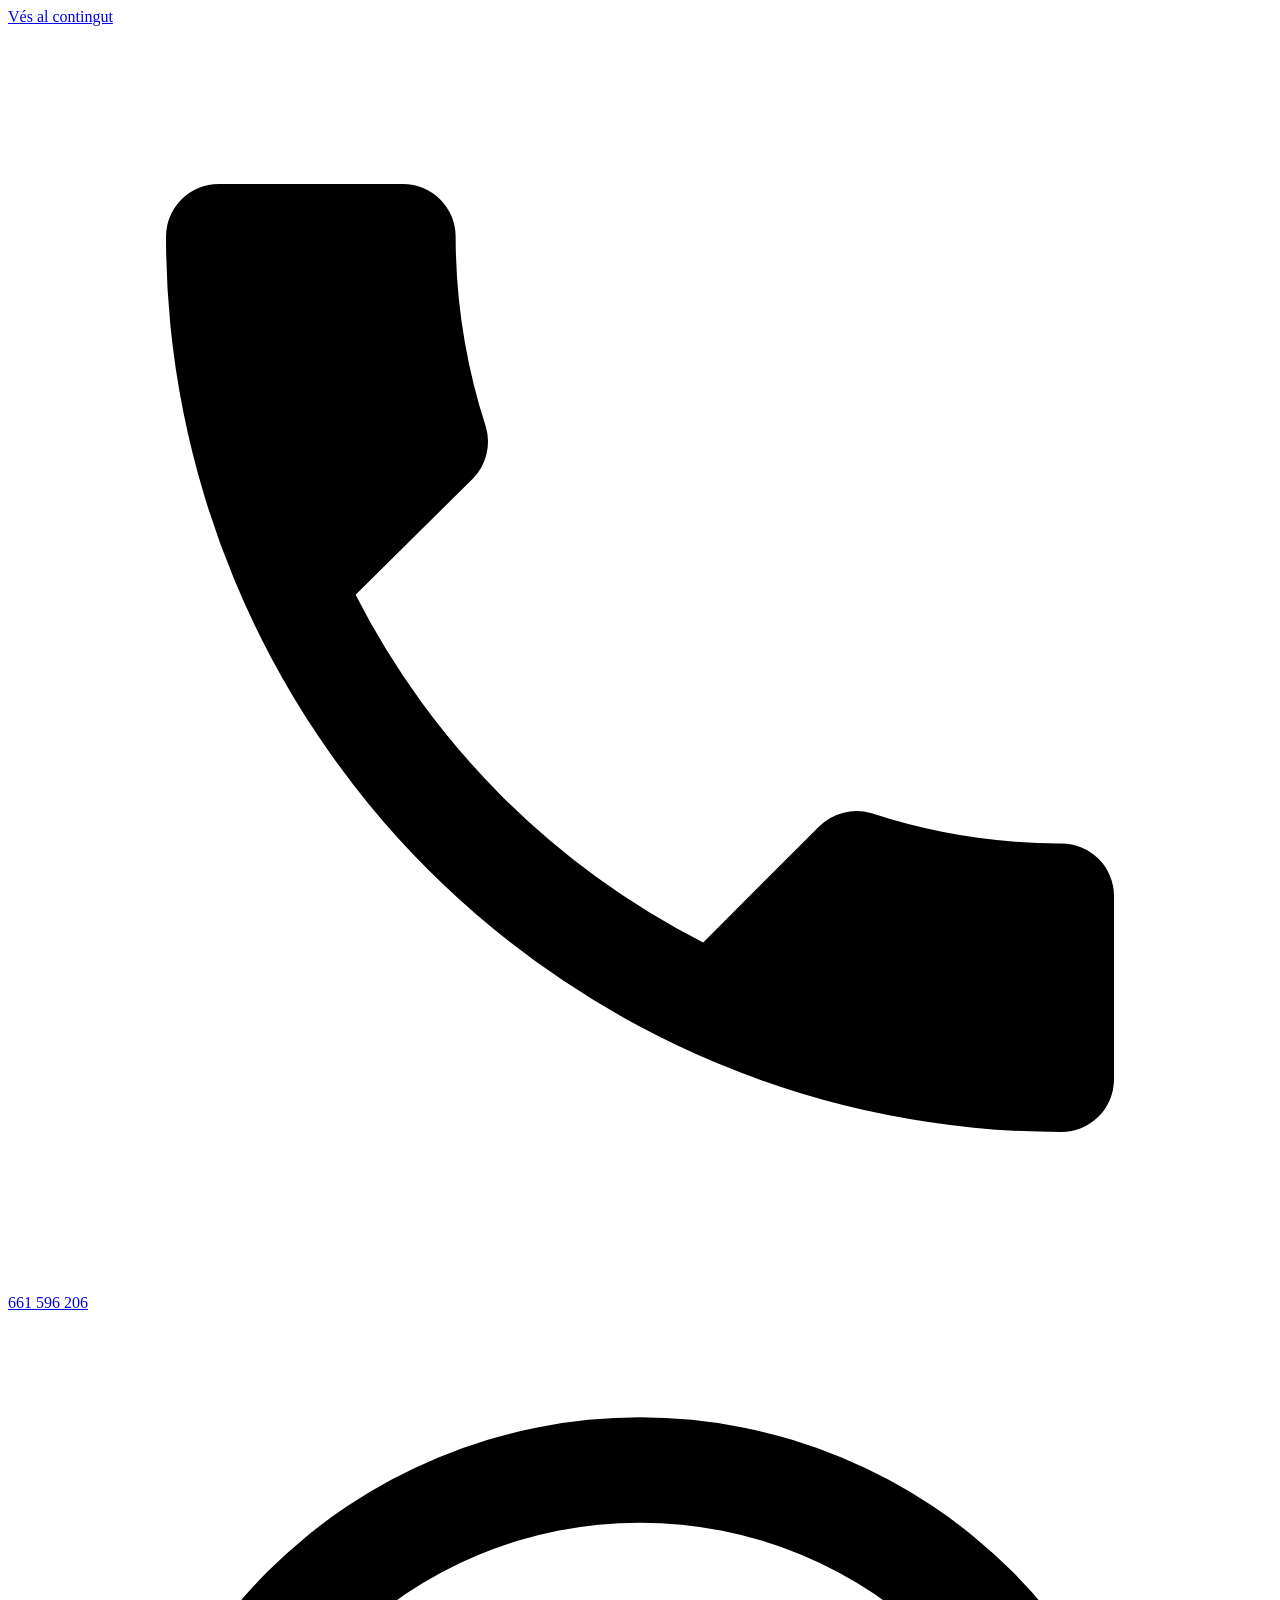
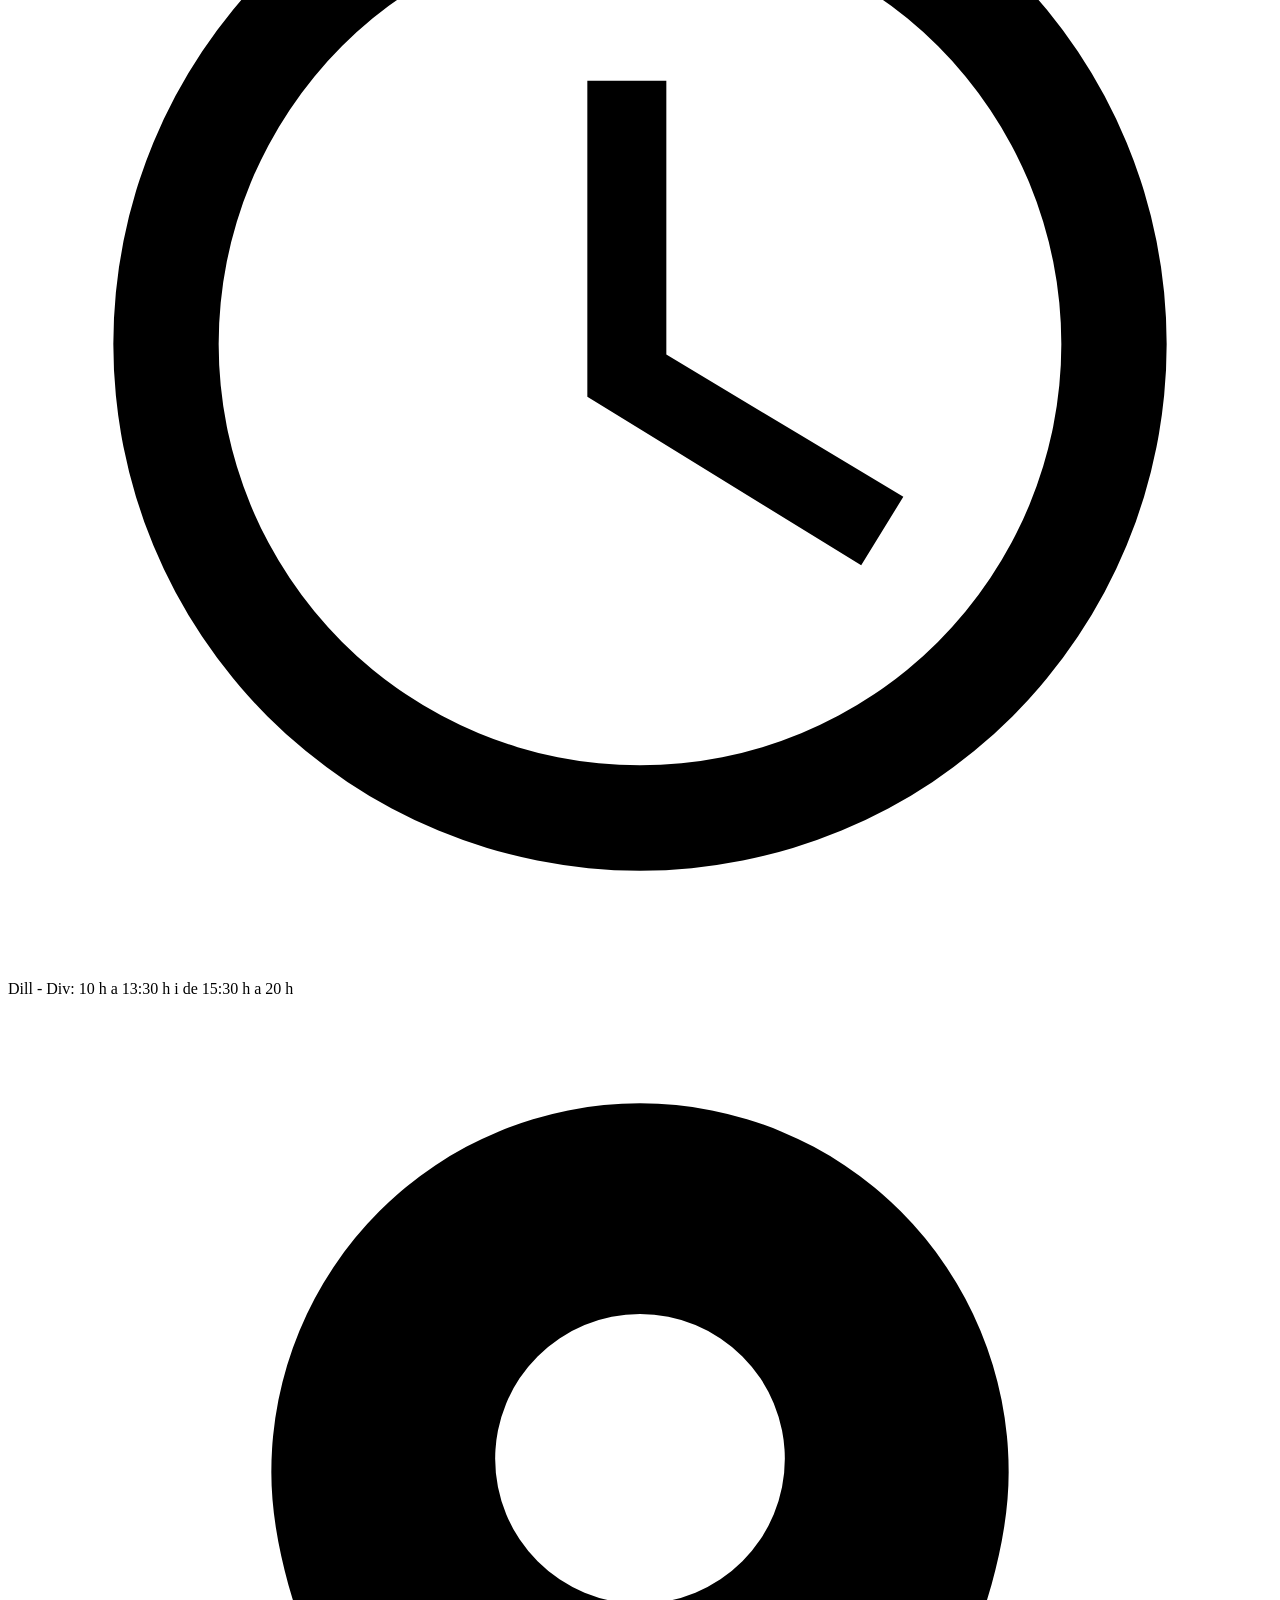
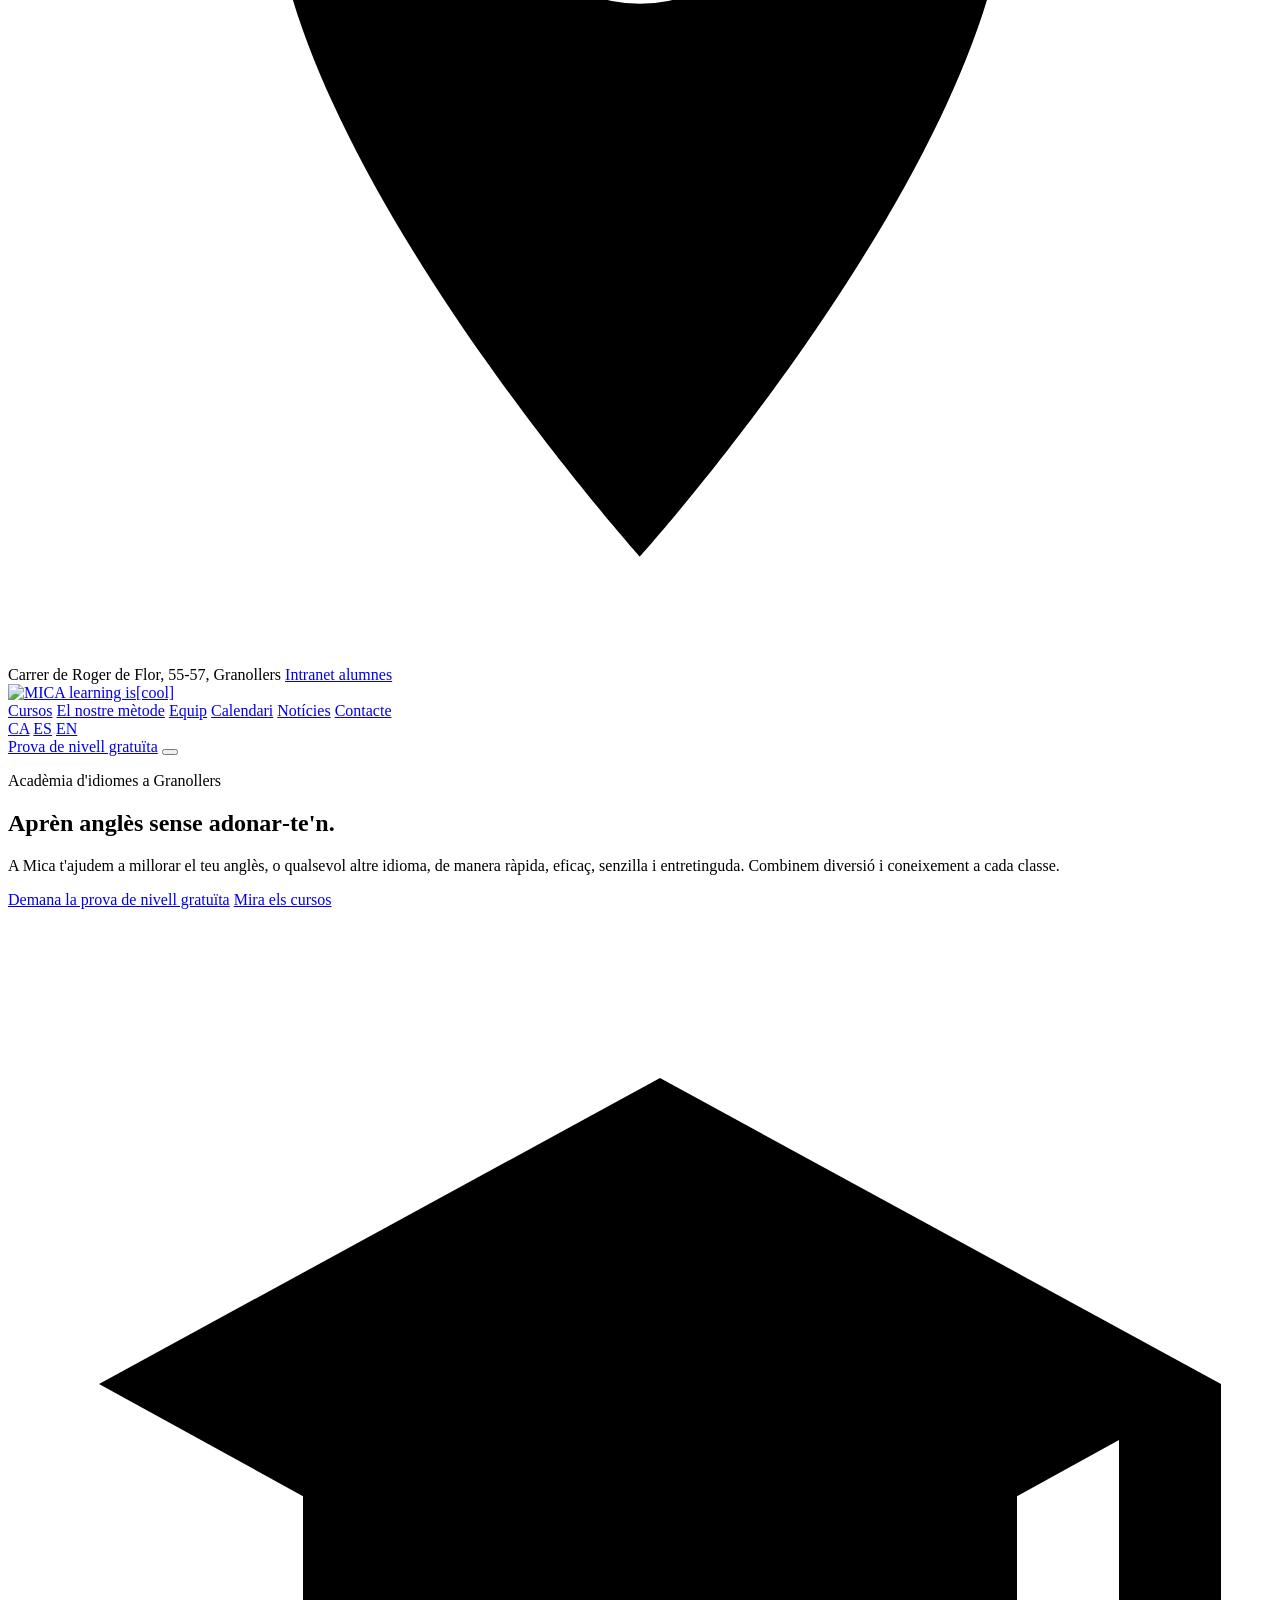
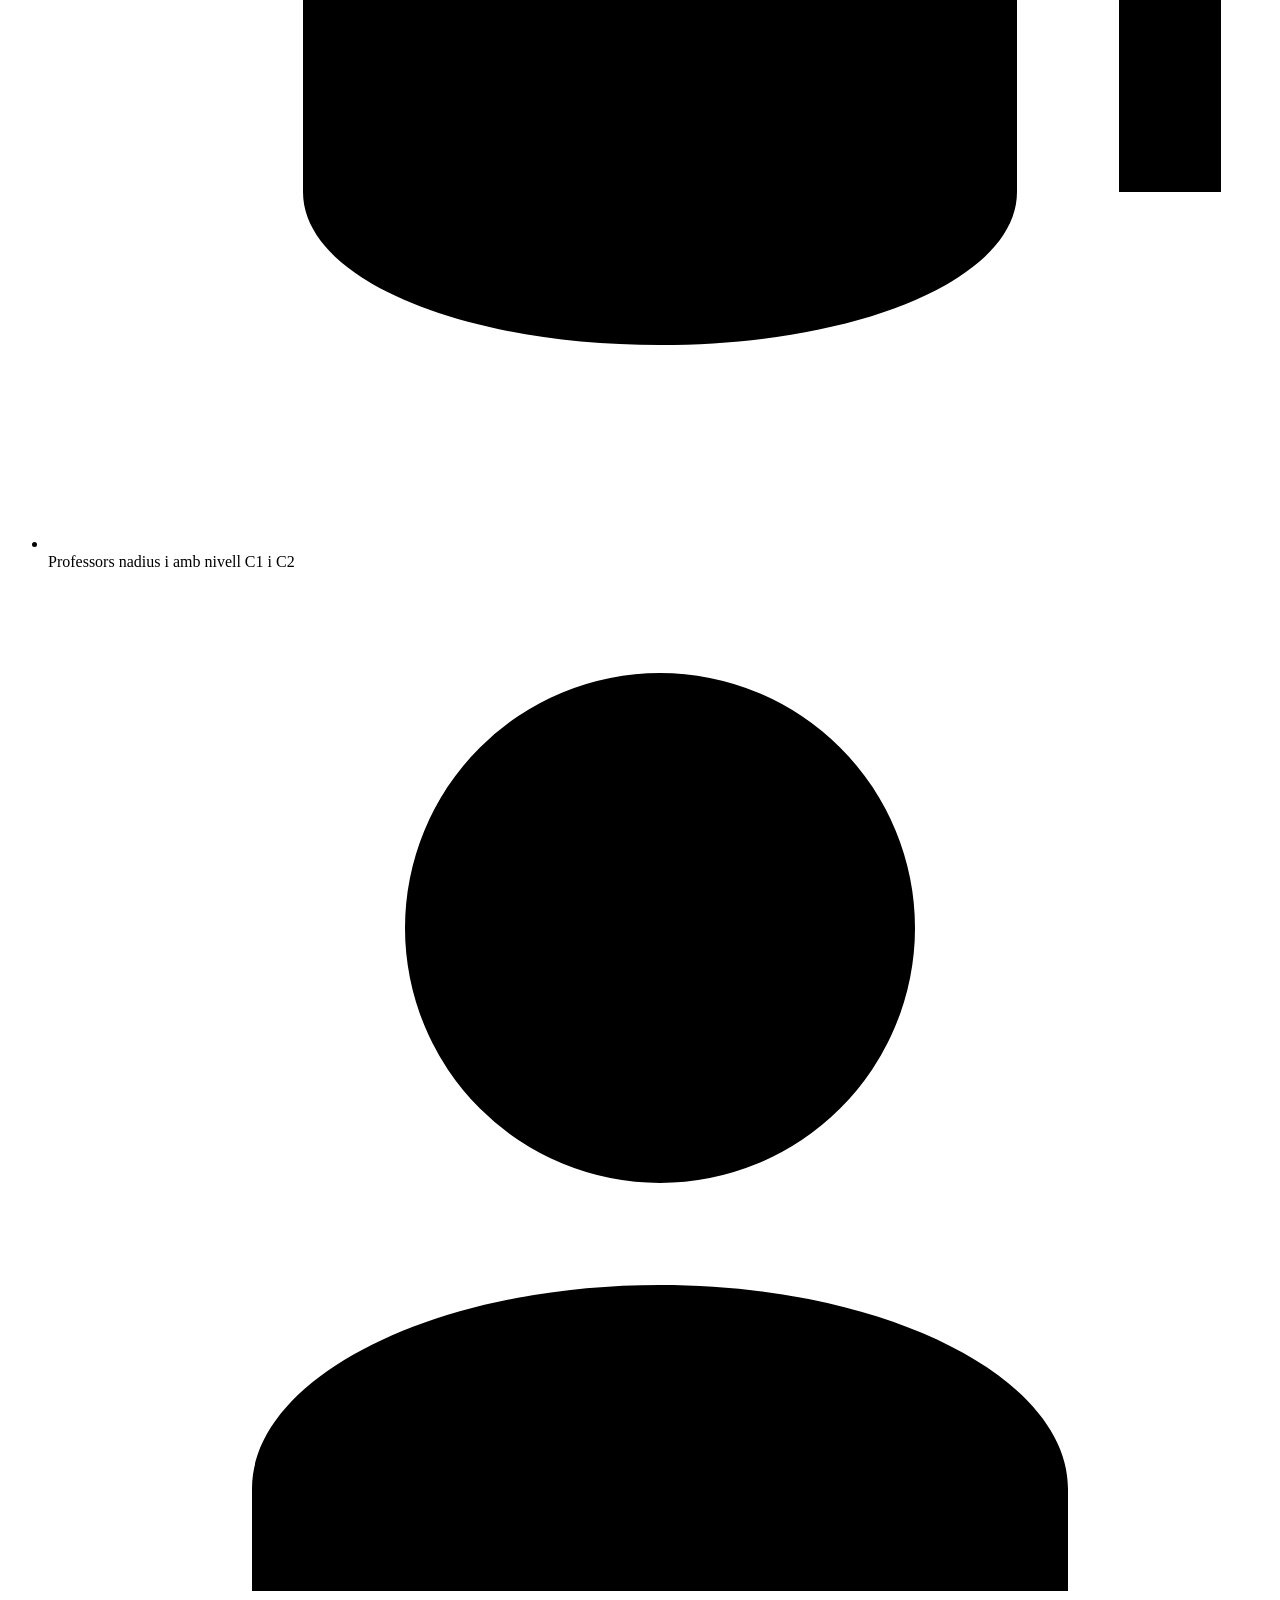
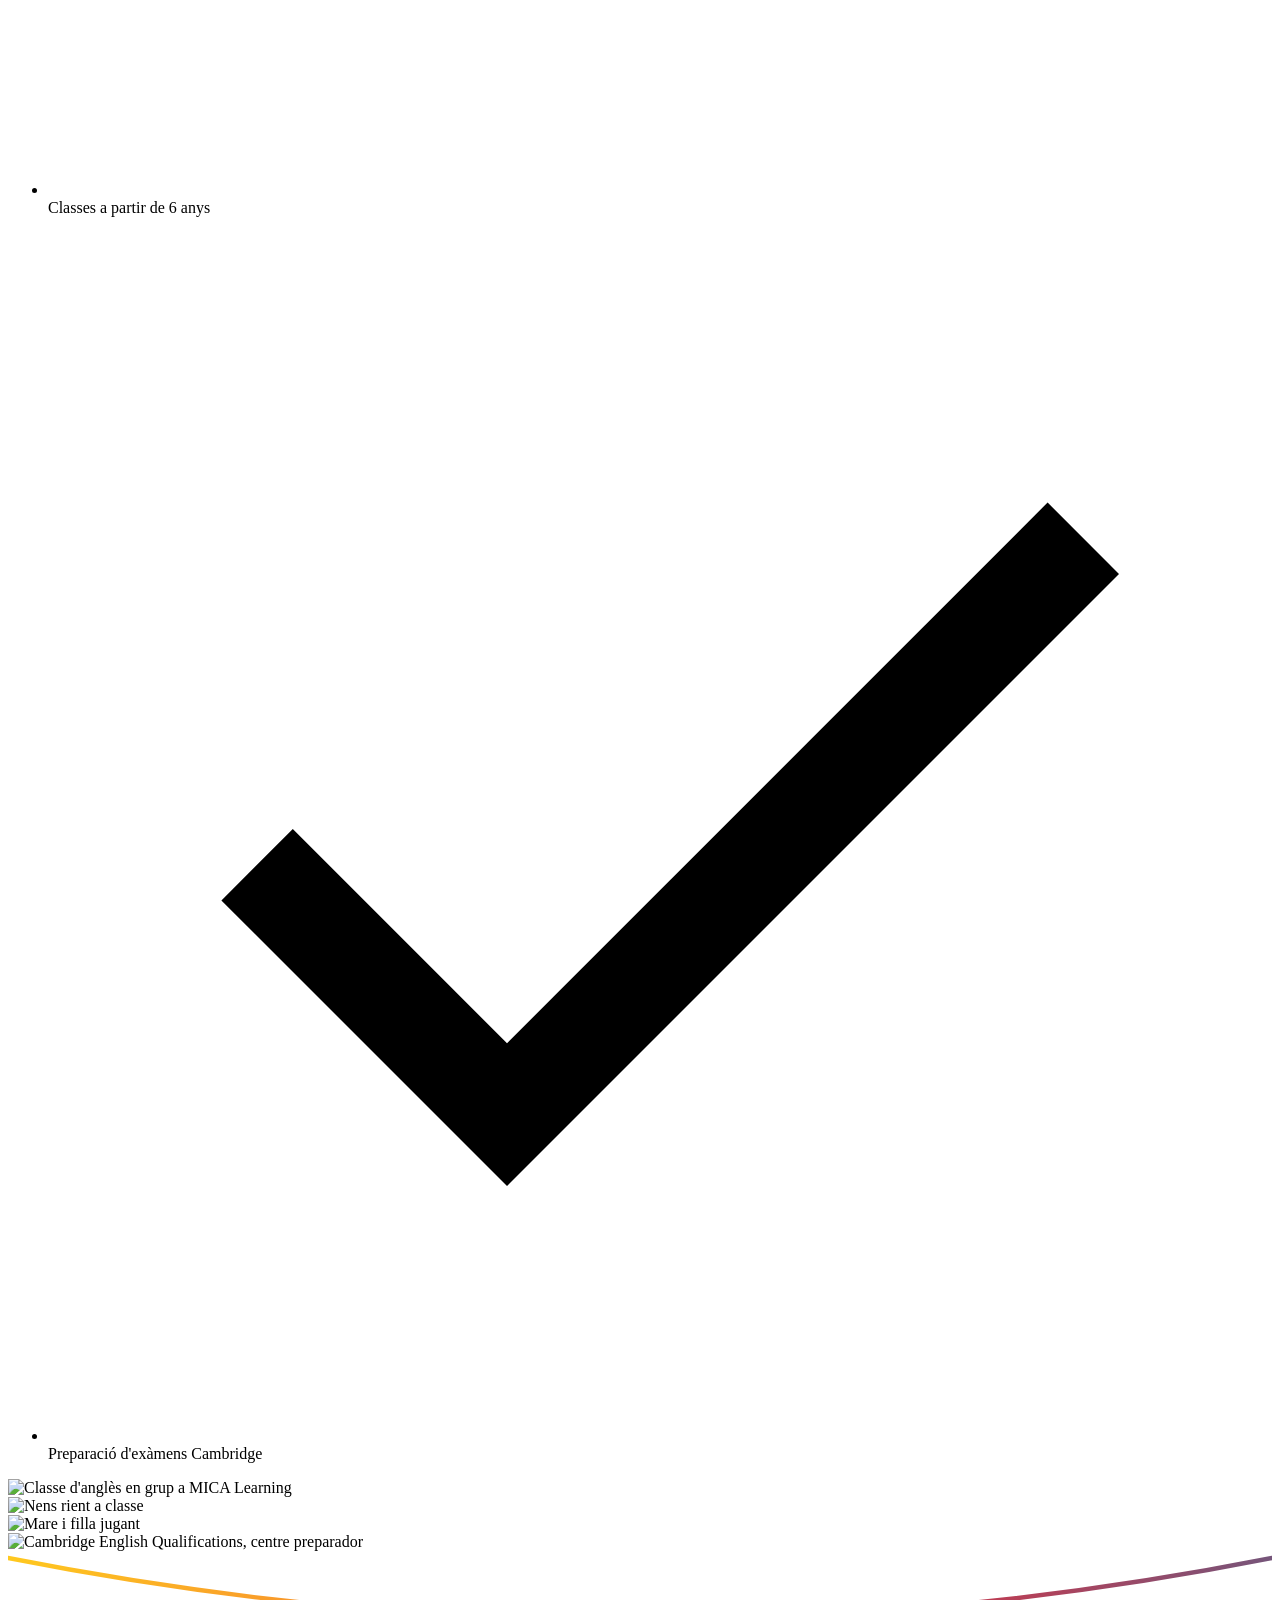
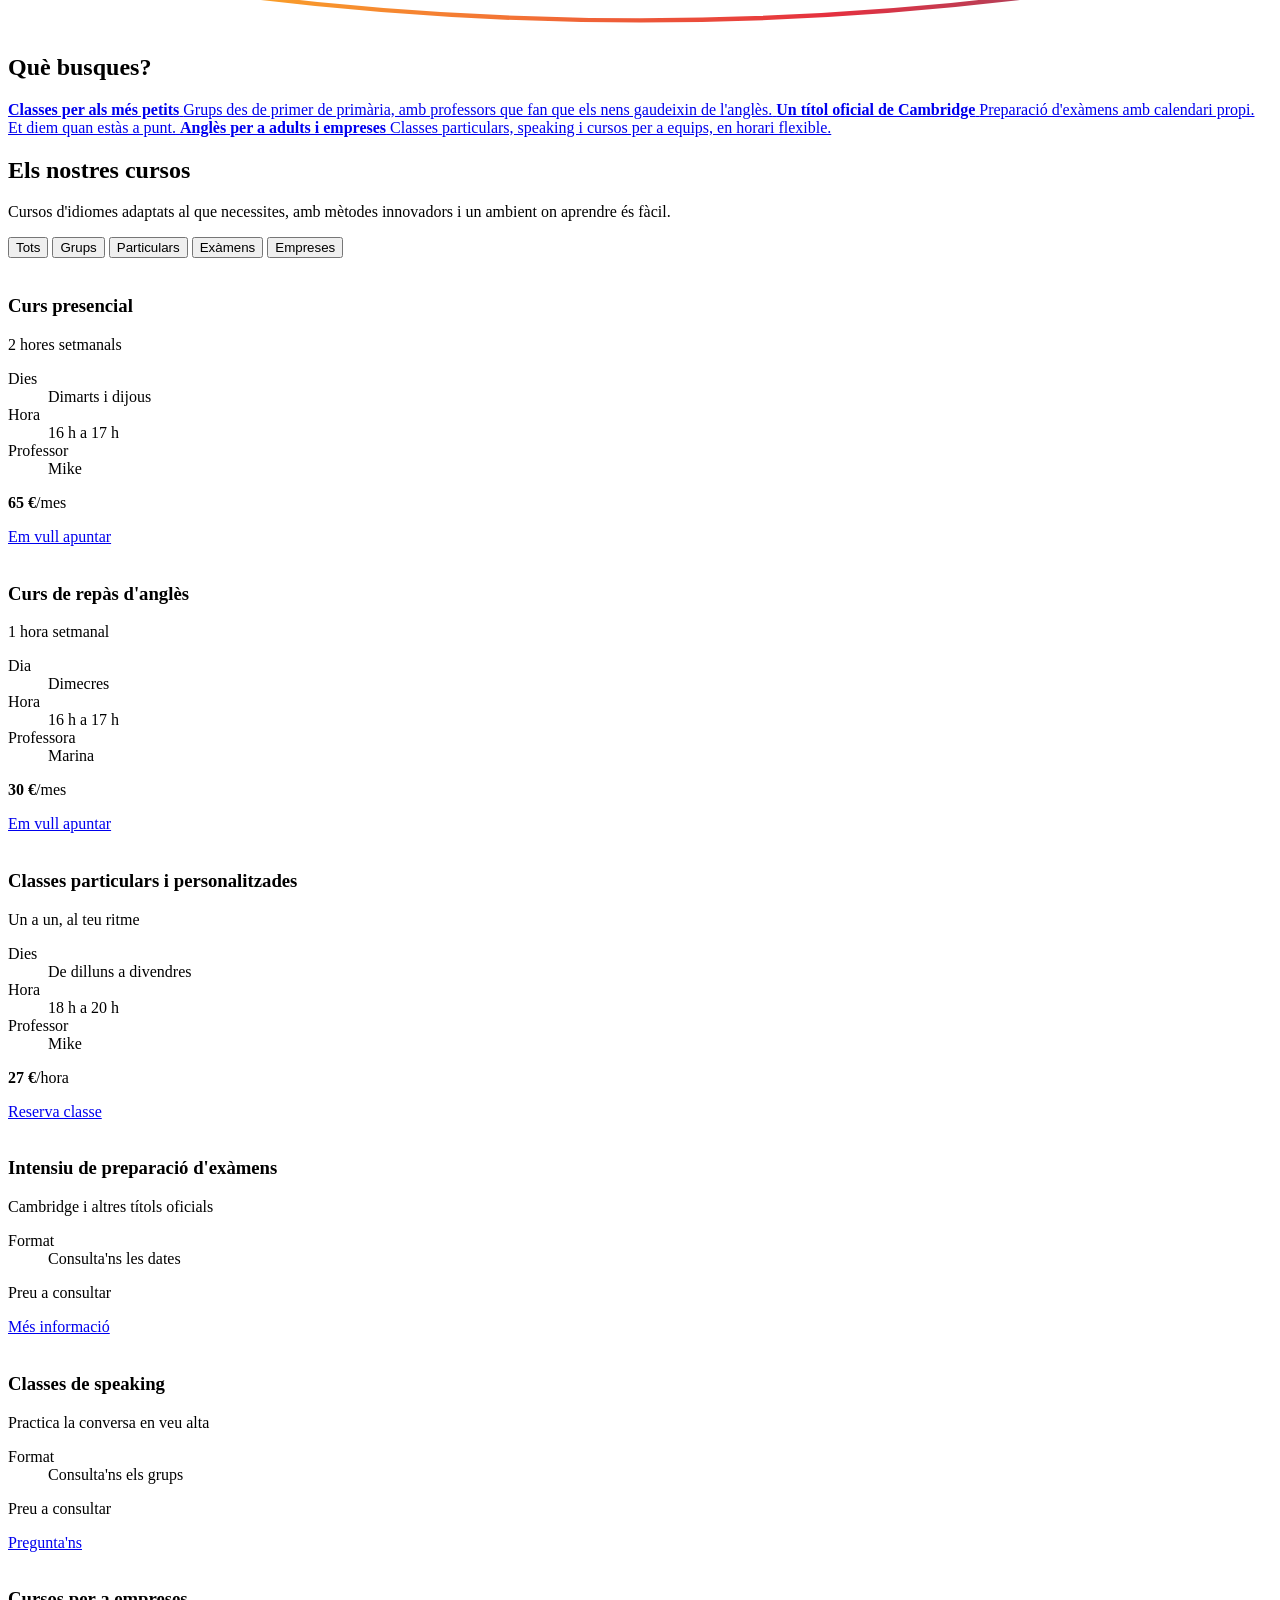
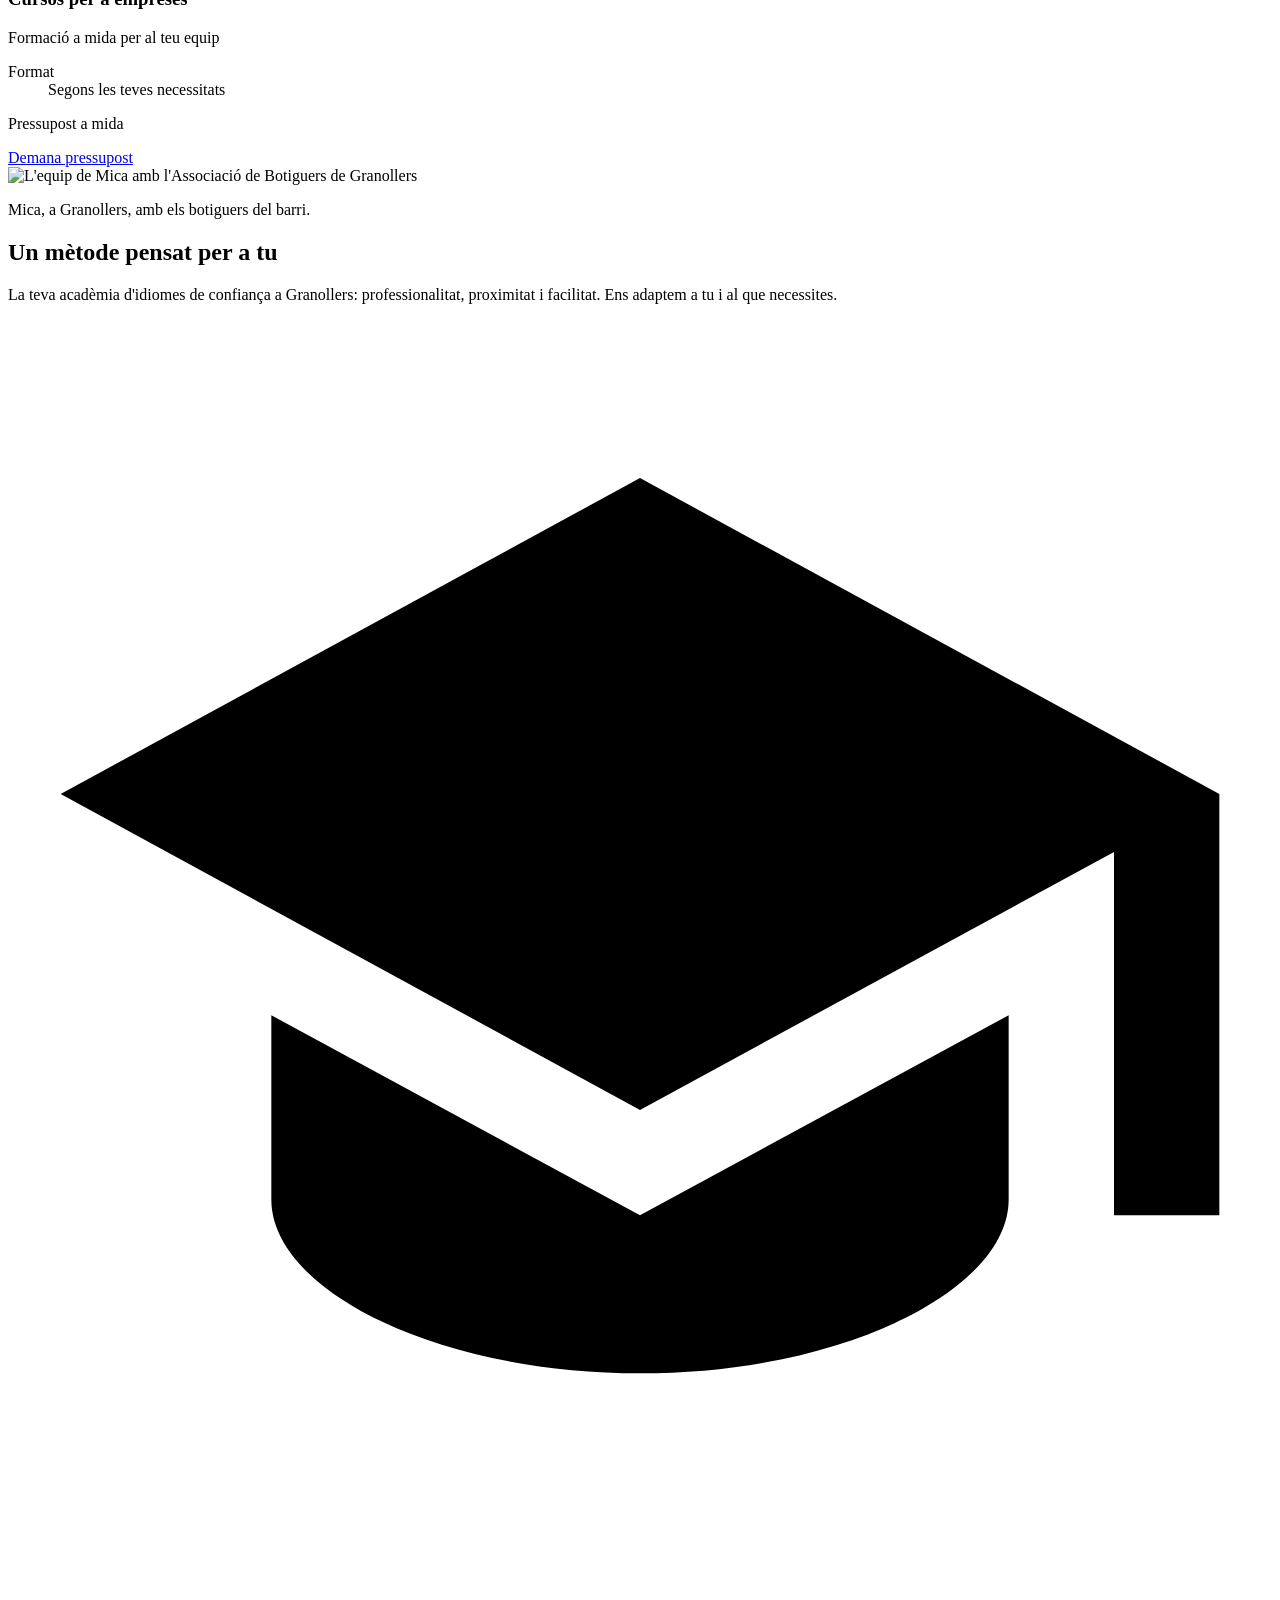
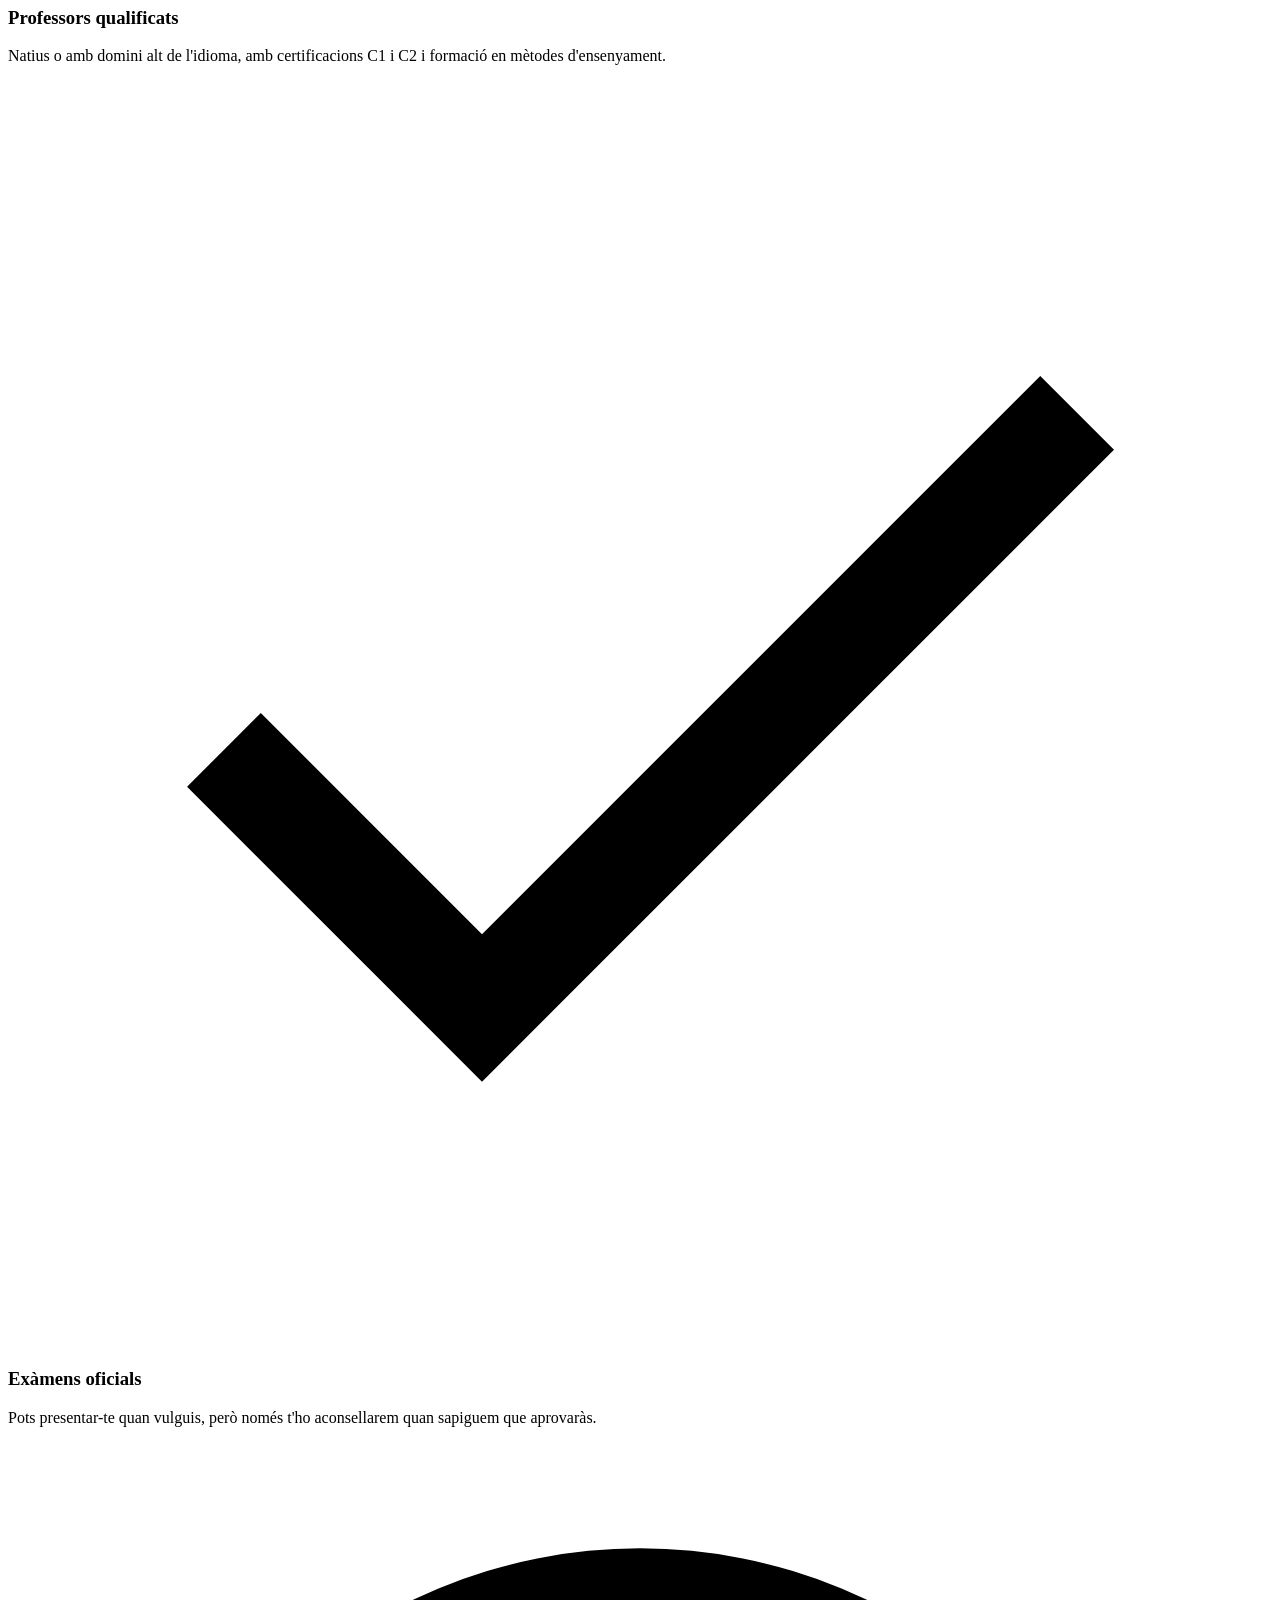
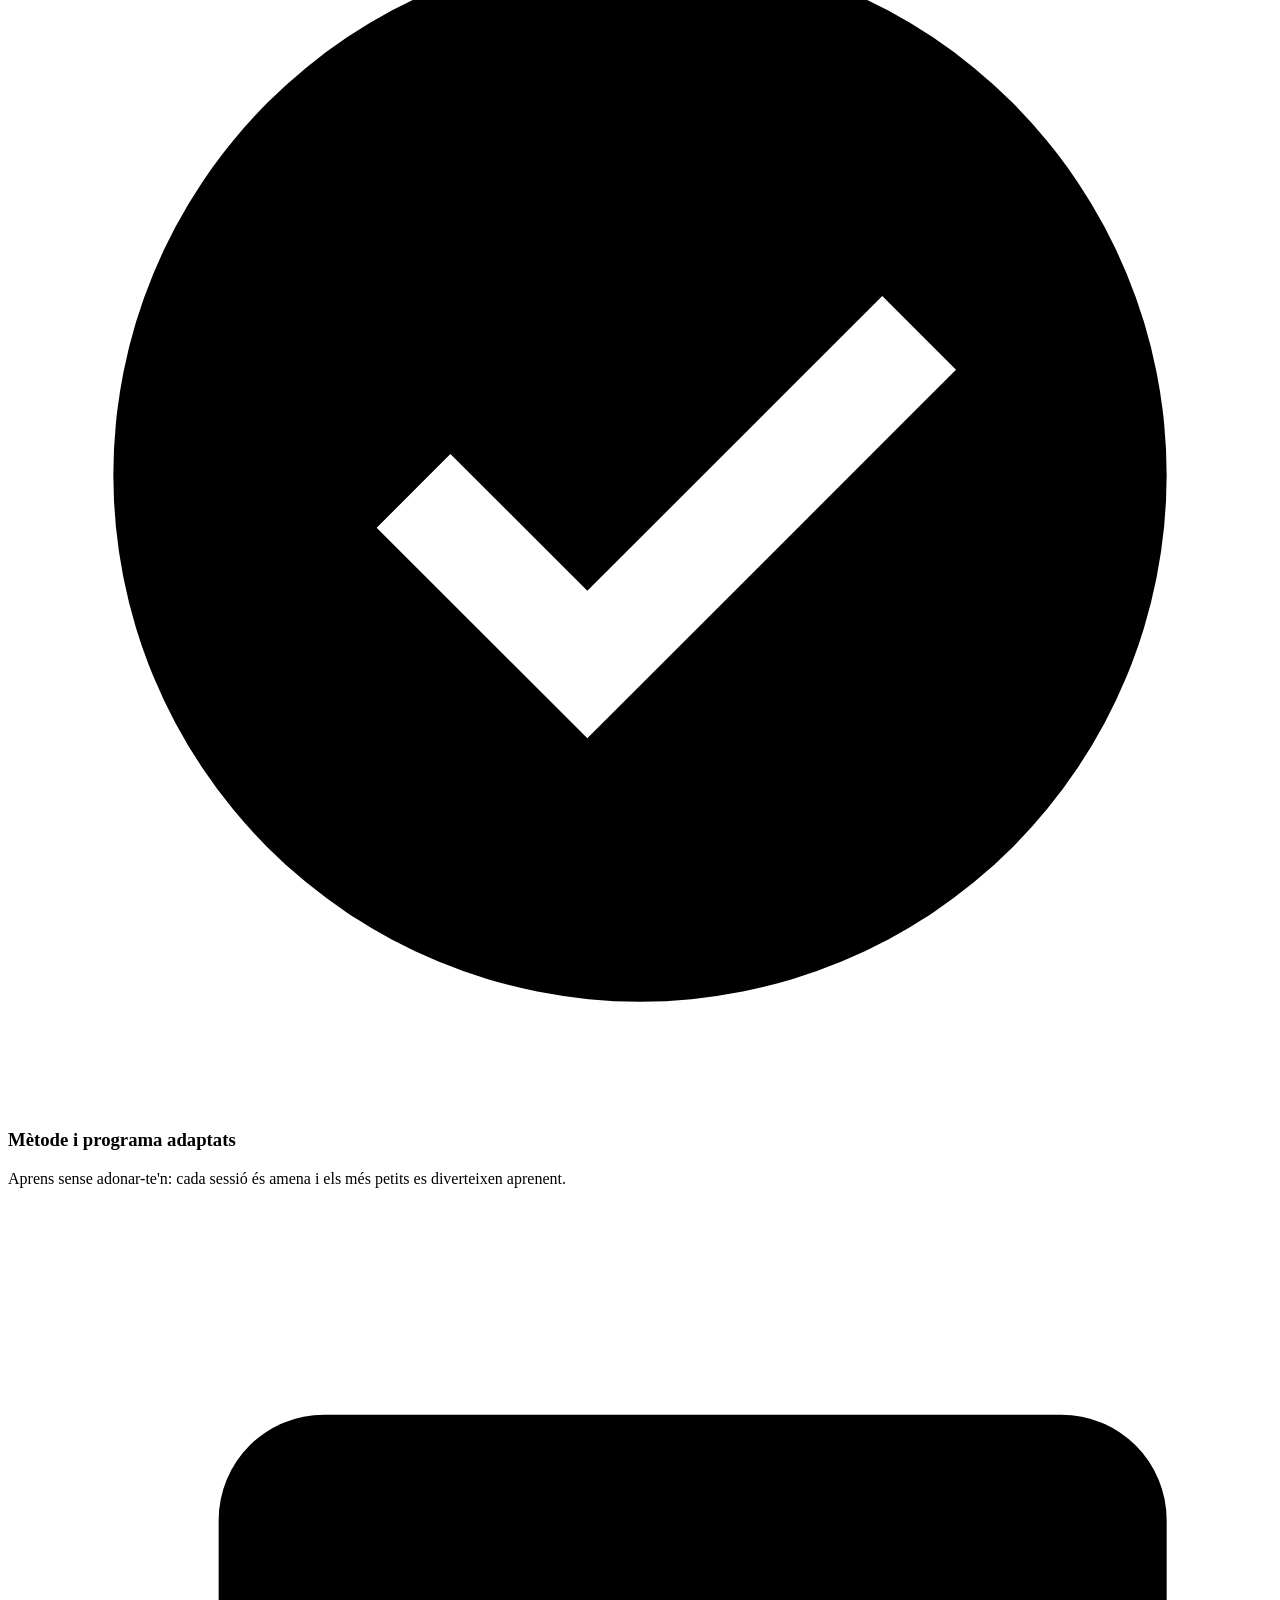
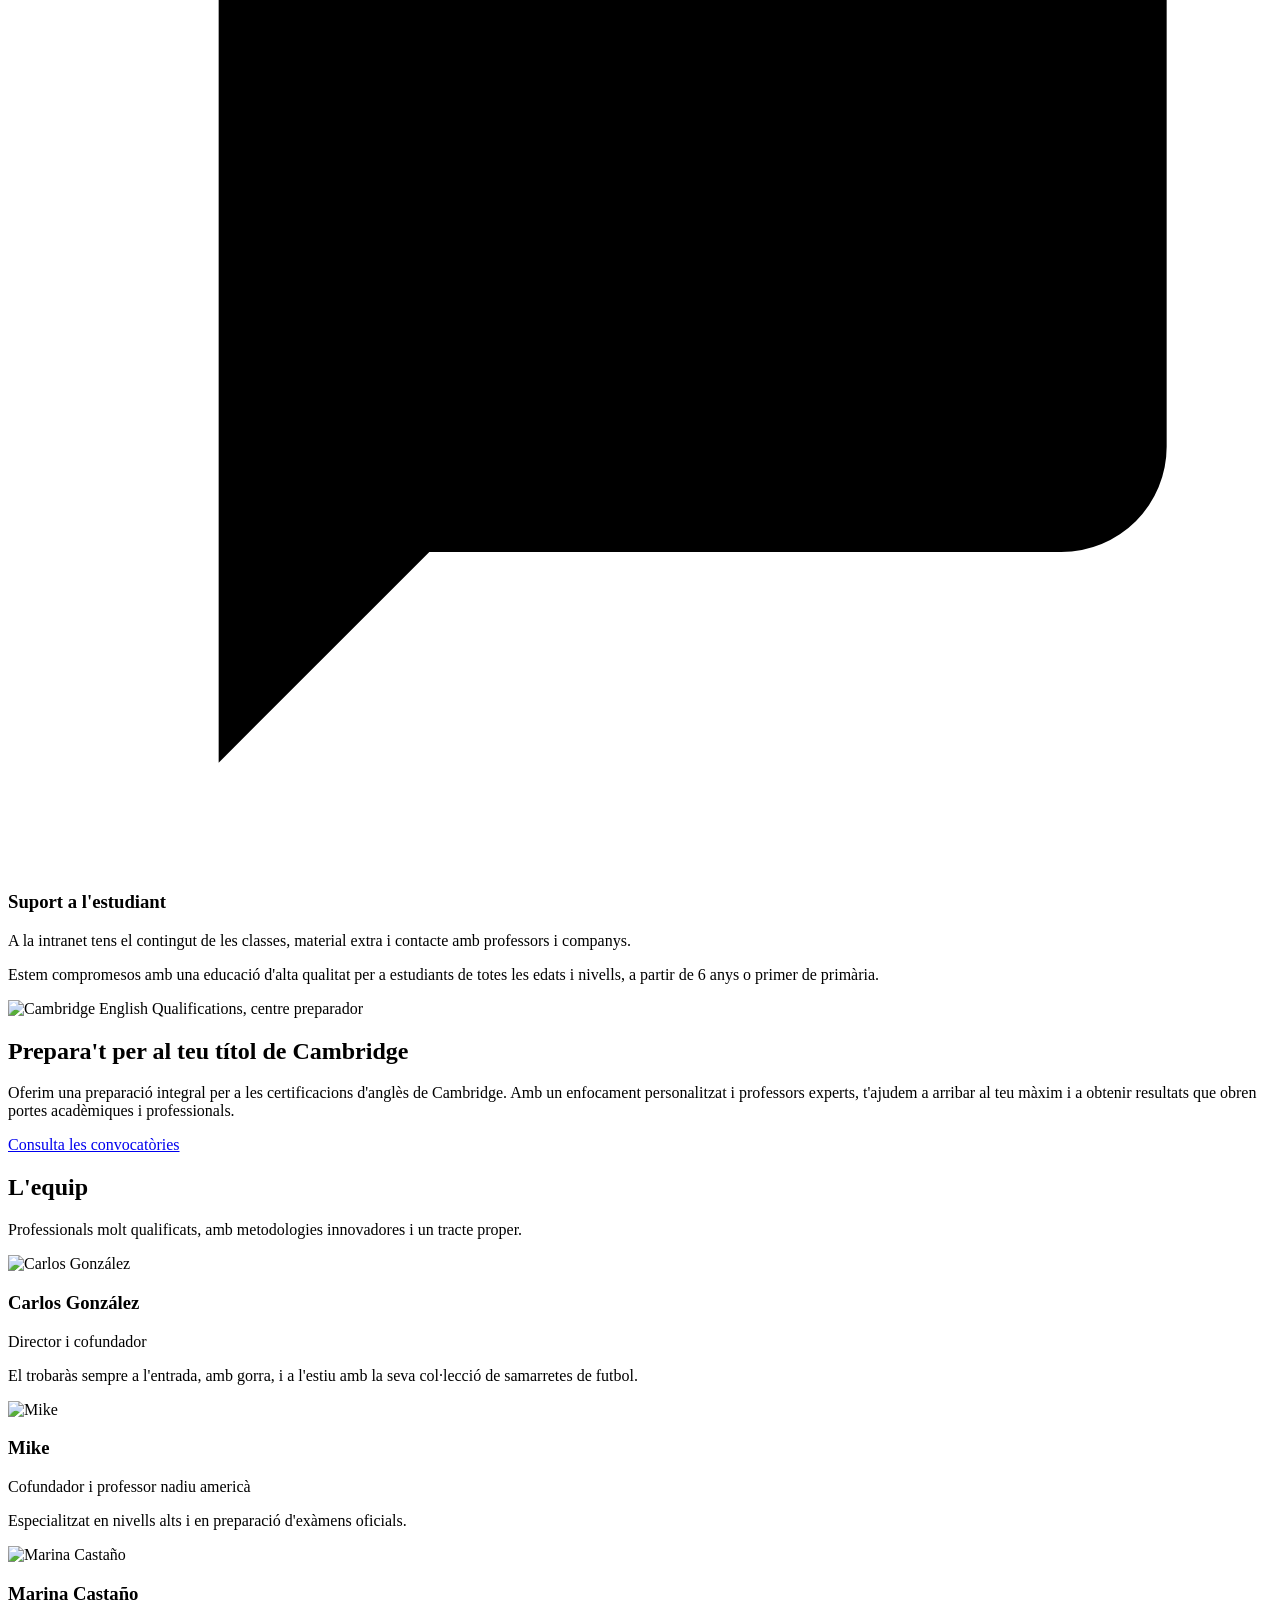
==== index.html @ a079a9c6 "Add files via upload" ====
<!doctype html>
<html lang="ca">
<head>
  <meta charset="utf-8">
  <meta name="viewport" content="width=device-width, initial-scale=1">
  <title>MICA Learning | Acadèmia d'idiomes a Granollers</title>
  <meta name="description" content="Mockup de la nova web de MICA Learning, acadèmia d'idiomes a Granollers. Prototip de disseny, no és la web publicada.">
  <meta name="robots" content="noindex, nofollow">
  <link rel="preconnect" href="https://fonts.googleapis.com">
  <link rel="preconnect" href="https://fonts.gstatic.com" crossorigin>
  <link href="https://fonts.googleapis.com/css2?family=Bricolage+Grotesque:opsz,wght@12..96,500..800&family=Figtree:wght@400;500;600&display=swap" rel="stylesheet">
  <link rel="icon" href="https://micalearning.es/wp-content/uploads/2023/09/mica-favicon-300x300.png">
  <link rel="stylesheet" href="css/styles.css">
</head>
<body>
  <a class="skip" href="#contingut">Vés al contingut</a>

  <!-- Barra d'informació pràctica -->
  <div class="topbar">
    <div class="wrap topbar__in">
      <a href="tel:+34661596206" class="topbar__item">
        <svg viewBox="0 0 24 24" aria-hidden="true"><path d="M6.6 10.8a15.1 15.1 0 0 0 6.6 6.6l2.2-2.2a1 1 0 0 1 1-.25 11.4 11.4 0 0 0 3.6.57 1 1 0 0 1 1 1V20a1 1 0 0 1-1 1A17 17 0 0 1 3 4a1 1 0 0 1 1-1h3.5a1 1 0 0 1 1 1c0 1.25.2 2.45.57 3.6a1 1 0 0 1-.25 1z"/></svg>
        661 596 206
      </a>
      <span class="topbar__item topbar__hide">
        <svg viewBox="0 0 24 24" aria-hidden="true"><path d="M12 2a10 10 0 1 0 0 20 10 10 0 0 0 0-20zm0 18a8 8 0 1 1 0-16 8 8 0 0 1 0 16zm.5-13H11v6l5.2 3.2.8-1.3-4.5-2.7z"/></svg>
        Dill - Div: 10 h a 13:30 h i de 15:30 h a 20 h
      </span>
      <span class="topbar__item topbar__hide">
        <svg viewBox="0 0 24 24" aria-hidden="true"><path d="M12 2a7 7 0 0 0-7 7c0 5.2 7 13 7 13s7-7.8 7-13a7 7 0 0 0-7-7zm0 9.5A2.5 2.5 0 1 1 12 6a2.5 2.5 0 0 1 0 5.5z"/></svg>
        Carrer de Roger de Flor, 55-57, Granollers
      </span>
      <a href="https://cloud.englody.com/admin/login" class="topbar__intranet">Intranet alumnes</a>
    </div>
  </div>

  <header class="nav" id="top">
    <div class="wrap nav__in">
      <a href="#top" class="nav__logo" aria-label="MICA Learning, inici">
        <img src="https://micalearning.es/wp-content/uploads/2023/09/mica-logo-1024x317.png" alt="MICA learning is[cool]" width="170" height="53">
      </a>

      <nav class="nav__menu" id="menu" aria-label="Menú principal">
        <a href="#cursos">Cursos</a>
        <a href="#metode">El nostre mètode</a>
        <a href="#equip">Equip</a>
        <a href="#calendari">Calendari</a>
        <a href="#novetats">Notícies</a>
        <a href="#contacte">Contacte</a>
        <div class="lang" aria-label="Idioma">
          <a href="#" aria-current="true">CA</a>
          <a href="#">ES</a>
          <a href="#">EN</a>
        </div>
      </nav>

      <a href="#contacte" class="btn btn--sun nav__cta">Prova de nivell gratuïta</a>
      <button class="nav__burger" id="burger" aria-expanded="false" aria-controls="menu" aria-label="Obre el menú">
        <span></span><span></span><span></span>
      </button>
    </div>
  </header>

  <main id="contingut">

    <!-- HERO -->
    <section class="hero">
      <div class="wrap hero__in">
        <div class="hero__text">
          <p class="hero__kicker">Acadèmia d'idiomes a Granollers</p>
          <h1>Aprèn anglès sense adonar&#8209;te'n.</h1>
          <p class="lead">A Mica t'ajudem a millorar el teu anglès, o qualsevol altre idioma, de manera ràpida, eficaç, senzilla i entretinguda. Combinem diversió i coneixement a cada classe.</p>
          <div class="hero__actions">
            <a href="#contacte" class="btn btn--primary">Demana la prova de nivell gratuïta</a>
            <a href="#cursos" class="btn btn--ghost">Mira els cursos</a>
          </div>
          <ul class="facts">
            <li>
              <svg viewBox="0 0 24 24" aria-hidden="true"><path d="M12 3 1 9l4 2.2V17c0 1.7 3.1 3 7 3s7-1.3 7-3v-5.8l2-1.1V17h2V9L12 3z"/></svg>
              <span>Professors nadius i amb nivell C1 i C2</span>
            </li>
            <li>
              <svg viewBox="0 0 24 24" aria-hidden="true"><path d="M12 2a5 5 0 1 1 0 10 5 5 0 0 1 0-10zm0 12c4.4 0 8 1.8 8 4v2H4v-2c0-2.2 3.6-4 8-4z"/></svg>
              <span>Classes a partir de 6 anys</span>
            </li>
            <li>
              <svg viewBox="0 0 24 24" aria-hidden="true"><path d="M9 16.2 4.8 12l-1.4 1.4L9 19 21 7l-1.4-1.4z"/></svg>
              <span>Preparació d'exàmens Cambridge</span>
            </li>
          </ul>
        </div>

        <div class="hero__visual" aria-hidden="false">
          <div class="shape shape--arch">
            <img src="https://micalearning.es/wp-content/uploads/elementor/thumbs/20231113_190819-1-qgddl6hszgqdxxu5p4j5k19f9ffyr7l3nkjakl3adg.webp" alt="Classe d'anglès en grup a MICA Learning">
          </div>
          <div class="shape shape--circle">
            <img src="https://micalearning.es/wp-content/uploads/elementor/thumbs/kids-pulling-faces-qcqstoj72jne2e5485gz1yr82w50wyje3bk9l35gi8.jpg" alt="Nens rient a classe">
          </div>
          <div class="shape shape--soft">
            <img src="https://micalearning.es/wp-content/uploads/elementor/thumbs/photo-of-caucasian-young-woman-and-her-girl-kid-playing-around--qcqstnlc9s7vxs3m66mrffkkyu5uddtstam713y8nw.jpg" alt="Mare i filla jugant">
          </div>
          <div class="badge">
            <img src="https://micalearning.es/wp-content/uploads/2023/09/CEQ_Prep_FULL_2025-26_RGB.png" alt="Cambridge English Qualifications, centre preparador" width="200">
          </div>
        </div>
      </div>

      <svg class="smile" viewBox="0 0 1440 90" preserveAspectRatio="none" aria-hidden="true">
        <defs>
          <linearGradient id="g1" x1="0" x2="1" y1="0" y2="0">
            <stop offset="0" stop-color="#FFC91F"/>
            <stop offset=".4" stop-color="#F37335"/>
            <stop offset=".65" stop-color="#E5303F"/>
            <stop offset="1" stop-color="#75557A"/>
          </linearGradient>
        </defs>
        <path d="M0 8 Q720 150 1440 8 L1440 90 L0 90 Z" fill="#fff"/>
        <path d="M0 8 Q720 150 1440 8" fill="none" stroke="url(#g1)" stroke-width="5" stroke-linecap="round"/>
      </svg>
    </section>

    <!-- PER A QUI -->
    <section class="paths">
      <div class="wrap">
        <h2 class="paths__title">Què busques?</h2>
        <div class="paths__grid">
          <a href="#cursos" class="path" data-go="grups">
            <strong>Classes per als més petits</strong>
            <span>Grups des de primer de primària, amb professors que fan que els nens gaudeixin de l'anglès.</span>
          </a>
          <a href="#cambridge" class="path">
            <strong>Un títol oficial de Cambridge</strong>
            <span>Preparació d'exàmens amb calendari propi. Et diem quan estàs a punt.</span>
          </a>
          <a href="#cursos" class="path" data-go="empreses">
            <strong>Anglès per a adults i empreses</strong>
            <span>Classes particulars, speaking i cursos per a equips, en horari flexible.</span>
          </a>
        </div>
      </div>
    </section>

    <!-- CURSOS -->
    <section class="section" id="cursos">
      <div class="wrap">
        <div class="section__head">
          <h2>Els nostres cursos</h2>
          <p>Cursos d'idiomes adaptats al que necessites, amb mètodes innovadors i un ambient on aprendre és fàcil.</p>
        </div>

        <div class="chips" role="group" aria-label="Filtra els cursos">
          <button class="chip is-on" data-filter="tots" aria-pressed="true">Tots</button>
          <button class="chip" data-filter="grups" aria-pressed="false">Grups</button>
          <button class="chip" data-filter="particulars" aria-pressed="false">Particulars</button>
          <button class="chip" data-filter="examens" aria-pressed="false">Exàmens</button>
          <button class="chip" data-filter="empreses" aria-pressed="false">Empreses</button>
        </div>

        <div class="courses">
          <article class="course" data-cat="grups">
            <img src="https://micalearning.es/wp-content/uploads/2023/09/painting-school-768x512.jpg" alt="" loading="lazy">
            <div class="course__body">
              <h3>Curs presencial</h3>
              <p class="course__sub">2 hores setmanals</p>
              <dl>
                <div><dt>Dies</dt><dd>Dimarts i dijous</dd></div>
                <div><dt>Hora</dt><dd>16 h a 17 h</dd></div>
                <div><dt>Professor</dt><dd>Mike</dd></div>
              </dl>
              <div class="course__foot">
                <p class="price"><strong>65 €</strong>/mes</p>
                <a href="#contacte" class="link">Em vull apuntar</a>
              </div>
            </div>
          </article>

          <article class="course" data-cat="grups">
            <img src="https://micalearning.es/wp-content/uploads/2023/09/school-teacher-preparing-kids-to-get-on-the-school-bus-768x512.jpg" alt="" loading="lazy">
            <div class="course__body">
              <h3>Curs de repàs d'anglès</h3>
              <p class="course__sub">1 hora setmanal</p>
              <dl>
                <div><dt>Dia</dt><dd>Dimecres</dd></div>
                <div><dt>Hora</dt><dd>16 h a 17 h</dd></div>
                <div><dt>Professora</dt><dd>Marina</dd></div>
              </dl>
              <div class="course__foot">
                <p class="price"><strong>30 €</strong>/mes</p>
                <a href="#contacte" class="link">Em vull apuntar</a>
              </div>
            </div>
          </article>

          <article class="course" data-cat="particulars">
            <img src="https://micalearning.es/wp-content/uploads/2023/09/school-counselor-and-pupil-768x512.jpg" alt="" loading="lazy">
            <div class="course__body">
              <h3>Classes particulars i personalitzades</h3>
              <p class="course__sub">Un a un, al teu ritme</p>
              <dl>
                <div><dt>Dies</dt><dd>De dilluns a divendres</dd></div>
                <div><dt>Hora</dt><dd>18 h a 20 h</dd></div>
                <div><dt>Professor</dt><dd>Mike</dd></div>
              </dl>
              <div class="course__foot">
                <p class="price"><strong>27 €</strong>/hora</p>
                <a href="#contacte" class="link">Reserva classe</a>
              </div>
            </div>
          </article>

          <article class="course" data-cat="examens">
            <img src="https://micalearning.es/wp-content/uploads/2023/09/children-at-school-768x512.jpg" alt="" loading="lazy">
            <div class="course__body">
              <h3>Intensiu de preparació d'exàmens</h3>
              <p class="course__sub">Cambridge i altres títols oficials</p>
              <dl>
                <div><dt>Format</dt><dd>Consulta'ns les dates</dd></div>
              </dl>
              <div class="course__foot">
                <p class="price price--ask">Preu a consultar</p>
                <a href="#cambridge" class="link">Més informació</a>
              </div>
            </div>
          </article>

          <article class="course" data-cat="grups">
            <img src="https://micalearning.es/wp-content/uploads/2023/09/teacher-of-maths-at-school-768x512.jpg" alt="" loading="lazy">
            <div class="course__body">
              <h3>Classes de speaking</h3>
              <p class="course__sub">Practica la conversa en veu alta</p>
              <dl>
                <div><dt>Format</dt><dd>Consulta'ns els grups</dd></div>
              </dl>
              <div class="course__foot">
                <p class="price price--ask">Preu a consultar</p>
                <a href="#contacte" class="link">Pregunta'ns</a>
              </div>
            </div>
          </article>

          <article class="course" data-cat="empreses">
            <img src="https://micalearning.es/wp-content/uploads/2023/09/businesswoman-working-on-laptop-sitting-at-workplace-in-office-768x512.jpg" alt="" loading="lazy">
            <div class="course__body">
              <h3>Cursos per a empreses</h3>
              <p class="course__sub">Formació a mida per al teu equip</p>
              <dl>
                <div><dt>Format</dt><dd>Segons les teves necessitats</dd></div>
              </dl>
              <div class="course__foot">
                <p class="price price--ask">Pressupost a mida</p>
                <a href="#contacte" class="link">Demana pressupost</a>
              </div>
            </div>
          </article>
        </div>
      </div>
    </section>

    <!-- MÈTODE -->
    <section class="section section--sky" id="metode">
      <div class="wrap method">
        <div class="method__photo">
          <img src="https://micalearning.es/wp-content/uploads/elementor/thumbs/IMG-20231124-WA0005-1-qgdcf71fk0g2xoiw9jx8ua12bgndpy18ewyt92clea.webp" alt="L'equip de Mica amb l'Associació de Botiguers de Granollers" loading="lazy">
          <p class="method__cap">Mica, a Granollers, amb els botiguers del barri.</p>
        </div>

        <div class="method__text">
          <h2>Un mètode pensat per a tu</h2>
          <p class="lead">La teva acadèmia d'idiomes de confiança a Granollers: professionalitat, proximitat i facilitat. Ens adaptem a tu i al que necessites.</p>

          <div class="pillars">
            <article>
              <svg viewBox="0 0 24 24" aria-hidden="true"><path d="M12 3 1 9l11 6 9-4.9V17h2V9L12 3zM5 13.2v3.5c0 1.7 3.1 3.3 7 3.3s7-1.6 7-3.3v-3.5l-7 3.8-7-3.8z"/></svg>
              <h3>Professors qualificats</h3>
              <p>Natius o amb domini alt de l'idioma, amb certificacions C1 i C2 i formació en mètodes d'ensenyament.</p>
            </article>
            <article>
              <svg viewBox="0 0 24 24" aria-hidden="true"><path d="M9 16.2 4.8 12l-1.4 1.4L9 19 21 7l-1.4-1.4z"/></svg>
              <h3>Exàmens oficials</h3>
              <p>Pots presentar-te quan vulguis, però només t'ho aconsellarem quan sapiguem que aprovaràs.</p>
            </article>
            <article>
              <svg viewBox="0 0 24 24" aria-hidden="true"><path d="M12 2a10 10 0 1 0 0 20 10 10 0 0 0 0-20zm-1 15-4-4 1.4-1.4L11 14.2l5.6-5.6L18 10l-7 7z"/></svg>
              <h3>Mètode i programa adaptats</h3>
              <p>Aprens sense adonar-te'n: cada sessió és amena i els més petits es diverteixen aprenent.</p>
            </article>
            <article>
              <svg viewBox="0 0 24 24" aria-hidden="true"><path d="M4 4h16a2 2 0 0 1 2 2v10a2 2 0 0 1-2 2H8l-4 4V6a2 2 0 0 1 2-2z"/></svg>
              <h3>Suport a l'estudiant</h3>
              <p>A la intranet tens el contingut de les classes, material extra i contacte amb professors i companys.</p>
            </article>
          </div>

          <p class="mission">Estem compromesos amb una educació d'alta qualitat per a estudiants de totes les edats i nivells, a partir de 6 anys o primer de primària.</p>
        </div>
      </div>
    </section>

    <!-- CAMBRIDGE -->
    <section class="cambridge" id="cambridge">
      <div class="wrap cambridge__in">
        <div class="cambridge__logo">
          <img src="https://micalearning.es/wp-content/uploads/2023/09/CEQ_Prep_FULL_2025-26_RGB.png" alt="Cambridge English Qualifications, centre preparador" loading="lazy">
        </div>
        <div class="cambridge__text">
          <h2>Prepara't per al teu títol de Cambridge</h2>
          <p>Oferim una preparació integral per a les certificacions d'anglès de Cambridge. Amb un enfocament personalitzat i professors experts, t'ajudem a arribar al teu màxim i a obtenir resultats que obren portes acadèmiques i professionals.</p>
          <a href="#contacte" class="btn btn--sun">Consulta les convocatòries</a>
        </div>
      </div>
    </section>

    <!-- EQUIP -->
    <section class="section" id="equip">
      <div class="wrap">
        <div class="section__head">
          <h2>L'equip</h2>
          <p>Professionals molt qualificats, amb metodologies innovadores i un tracte proper.</p>
        </div>

        <div class="team">
          <article class="person person--yellow">
            <div class="person__photo"><img src="https://micalearning.es/wp-content/uploads/2023/12/carlos.webp" alt="Carlos González" loading="lazy"></div>
            <h3>Carlos González</h3>
            <p class="person__role">Director i cofundador</p>
            <p>El trobaràs sempre a l'entrada, amb gorra, i a l'estiu amb la seva col·lecció de samarretes de futbol.</p>
          </article>

          <article class="person person--orange">
            <div class="person__photo"><img src="https://micalearning.es/wp-content/uploads/2023/12/Mike.webp" alt="Mike" loading="lazy"></div>
            <h3>Mike</h3>
            <p class="person__role">Cofundador i professor nadiu americà</p>
            <p>Especialitzat en nivells alts i en preparació d'exàmens oficials.</p>
          </article>

          <article class="person person--red">
            <div class="person__photo"><img src="https://micalearning.es/wp-content/uploads/2023/12/marina-757x1024.webp" alt="Marina Castaño" loading="lazy"></div>
            <h3>Marina Castaño</h3>
            <p class="person__role">Professora i psicopedagoga</p>
            <p>Especialitzada en nivells per a adolescents i en classes amb necessitats especials.</p>
          </article>

          <article class="person person--purple">
            <div class="person__photo"><img src="https://micalearning.es/wp-content/uploads/2026/01/Eric-removebg-preview.png" alt="Eric" loading="lazy"></div>
            <h3>Eric</h3>
            <p class="person__role">Professor d'anglès, francès i alemany</p>
            <p>Políglota amb nivell natiu d'anglès. Fa classes també de francès i alemany.</p>
          </article>

          <article class="person person--sky">
            <div class="person__photo"><img src="https://micalearning.es/wp-content/uploads/2026/01/Joe-removebg-preview.png" alt="Joe" loading="lazy"></div>
            <h3>Joe</h3>
            <p class="person__role">Professor nadiu britànic</p>
            <p>Amant del futbol i especialitzat en fer que els més petits gaudeixin de l'anglès.</p>
          </article>
        </div>
      </div>
    </section>

    <!-- CALENDARI + NOVETATS -->
    <section class="section section--sky" id="calendari">
      <div class="wrap two">
        <div class="box">
          <h2>Calendari escolar</h2>
          <p>Consulta els dies lectius, els festius i les dates d'inici de curs.</p>
          <a href="#" class="btn btn--primary">Veure el calendari</a>
        </div>
        <div class="box" id="novetats">
          <h2>Novetats</h2>
          <p>Les últimes notícies i actualitzacions de Mica Learning, sense perdre't cap detall.</p>
          <a href="#" class="btn btn--ghost">Llegeix les notícies</a>
        </div>
      </div>
    </section>

    <!-- CONTACTE -->
    <section class="section contact" id="contacte">
      <div class="wrap contact__in">
        <div class="contact__form">
          <h2>Fes la prova de nivell gratuïta</h2>
          <p class="lead">Envia'ns un missatge i descobreix on ets i com et podem ajudar a avançar.</p>

          <form id="form" novalidate>
            <div class="field">
              <label for="nom">Nom</label>
              <input id="nom" name="nom" type="text" autocomplete="name" required>
            </div>
            <div class="field">
              <label for="email">Correu electrònic</label>
              <input id="email" name="email" type="email" autocomplete="email" required>
            </div>
            <div class="field">
              <label for="per">Per a qui és?</label>
              <select id="per" name="per">
                <option value="">Tria una opció</option>
                <option>Per a mi</option>
                <option>Per al meu fill o filla</option>
                <option>Per a la meva empresa</option>
              </select>
            </div>
            <div class="field">
              <label for="msg">Missatge</label>
              <textarea id="msg" name="msg" rows="4"></textarea>
            </div>
            <label class="check">
              <input type="checkbox" required>
              <span>He llegit la <a href="#">política de privacitat</a>.</span>
            </label>
            <button class="btn btn--primary" type="submit">Envia el missatge</button>
            <p class="form__ok" id="ok" role="status" hidden>Missatge enviat. Et respondrem aviat per concretar el dia de la prova.</p>
          </form>
        </div>

        <aside class="contact__info">
          <ul>
            <li>
              <h3>Truca'ns</h3>
              <p><a href="tel:+34661596206">+34 661 596 206</a><br><a href="tel:+34661596428">+34 661 596 428</a></p>
            </li>
            <li>
              <h3>Horari</h3>
              <p>Dilluns a divendres<br>10 h a 13:30 h i de 15:30 h a 20 h</p>
            </li>
            <li>
              <h3>On som</h3>
              <p>Carrer de Roger de Flor, 55-57<br>08401 Granollers</p>
            </li>
          </ul>
          <div class="map">
            <iframe title="Mapa de MICA Learning" loading="lazy" referrerpolicy="no-referrer-when-downgrade"
              src="https://maps.google.com/maps?q=Carrer%20de%20Roger%20de%20Flor%2C%2055%20-%2057%2C%2008401%20Granollers&t=m&z=15&output=embed&iwloc=near"></iframe>
          </div>
        </aside>
      </div>
    </section>
  </main>

  <footer class="footer">
    <svg class="smile smile--foot" viewBox="0 0 1440 90" preserveAspectRatio="none" aria-hidden="true">
      <path d="M0 8 Q720 150 1440 8 L1440 90 L0 90 Z" fill="#34203a"/>
      <path d="M0 8 Q720 150 1440 8" fill="none" stroke="url(#g1)" stroke-width="5" stroke-linecap="round"/>
    </svg>
    <div class="wrap footer__in">
      <div class="footer__brand">
        <a href="#top" class="footer__logo"><img src="https://micalearning.es/wp-content/uploads/2023/09/mica-logo-1024x317.png" alt="MICA learning is[cool]" width="150" height="46"></a>
        <p>Descobreix els nostres cursos, professors i mètode, i fes el primer pas cap a un nou idioma.</p>
        <a class="footer__ig" href="https://www.instagram.com/micalearning/" aria-label="Instagram de MICA Learning">
          <svg viewBox="0 0 24 24" aria-hidden="true"><path d="M7 2h10a5 5 0 0 1 5 5v10a5 5 0 0 1-5 5H7a5 5 0 0 1-5-5V7a5 5 0 0 1 5-5zm0 2a3 3 0 0 0-3 3v10a3 3 0 0 0 3 3h10a3 3 0 0 0 3-3V7a3 3 0 0 0-3-3H7zm5 3.5a4.5 4.5 0 1 1 0 9 4.5 4.5 0 0 1 0-9zm0 2a2.5 2.5 0 1 0 0 5 2.5 2.5 0 0 0 0-5zM17.3 6a1.2 1.2 0 1 1 0 2.4 1.2 1.2 0 0 1 0-2.4z"/></svg>
          Instagram
        </a>
      </div>
      <nav class="footer__nav" aria-label="Menú del peu">
        <h3>Menú</h3>
        <a href="#cursos">Cursos</a>
        <a href="#metode">El nostre mètode</a>
        <a href="#equip">Equip</a>
        <a href="#calendari">Calendari</a>
        <a href="#novetats">Notícies</a>
        <a href="#contacte">Contacte</a>
      </nav>
      <div class="footer__contact">
        <h3>Contacta'ns</h3>
        <p><a href="tel:+34661596206">+34 661 596 206</a><br><a href="tel:+34661596428">+34 661 596 428</a></p>
        <p>Carrer de Roger de Flor, 55-57<br>08401 Granollers</p>
      </div>
    </div>
    <div class="wrap footer__legal">
      <p>© 2026 MICA. Tots els drets reservats.</p>
      <p><a href="https://micalearning.es/aviso-legal/">Avís legal</a> <a href="https://micalearning.es/politica-de-privacidad/">Política de privacitat</a></p>
    </div>
  </footer>

  <!-- Barra d'accions per a mòbil -->
  <div class="dock" role="group" aria-label="Accions ràpides">
    <a href="tel:+34661596206">Truca</a>
    <a href="https://wa.me/34661596206">WhatsApp</a>
    <a href="#contacte" class="dock__main">Prova gratuïta</a>
  </div>

  <script src="js/main.js"></script>
</body>
</html>
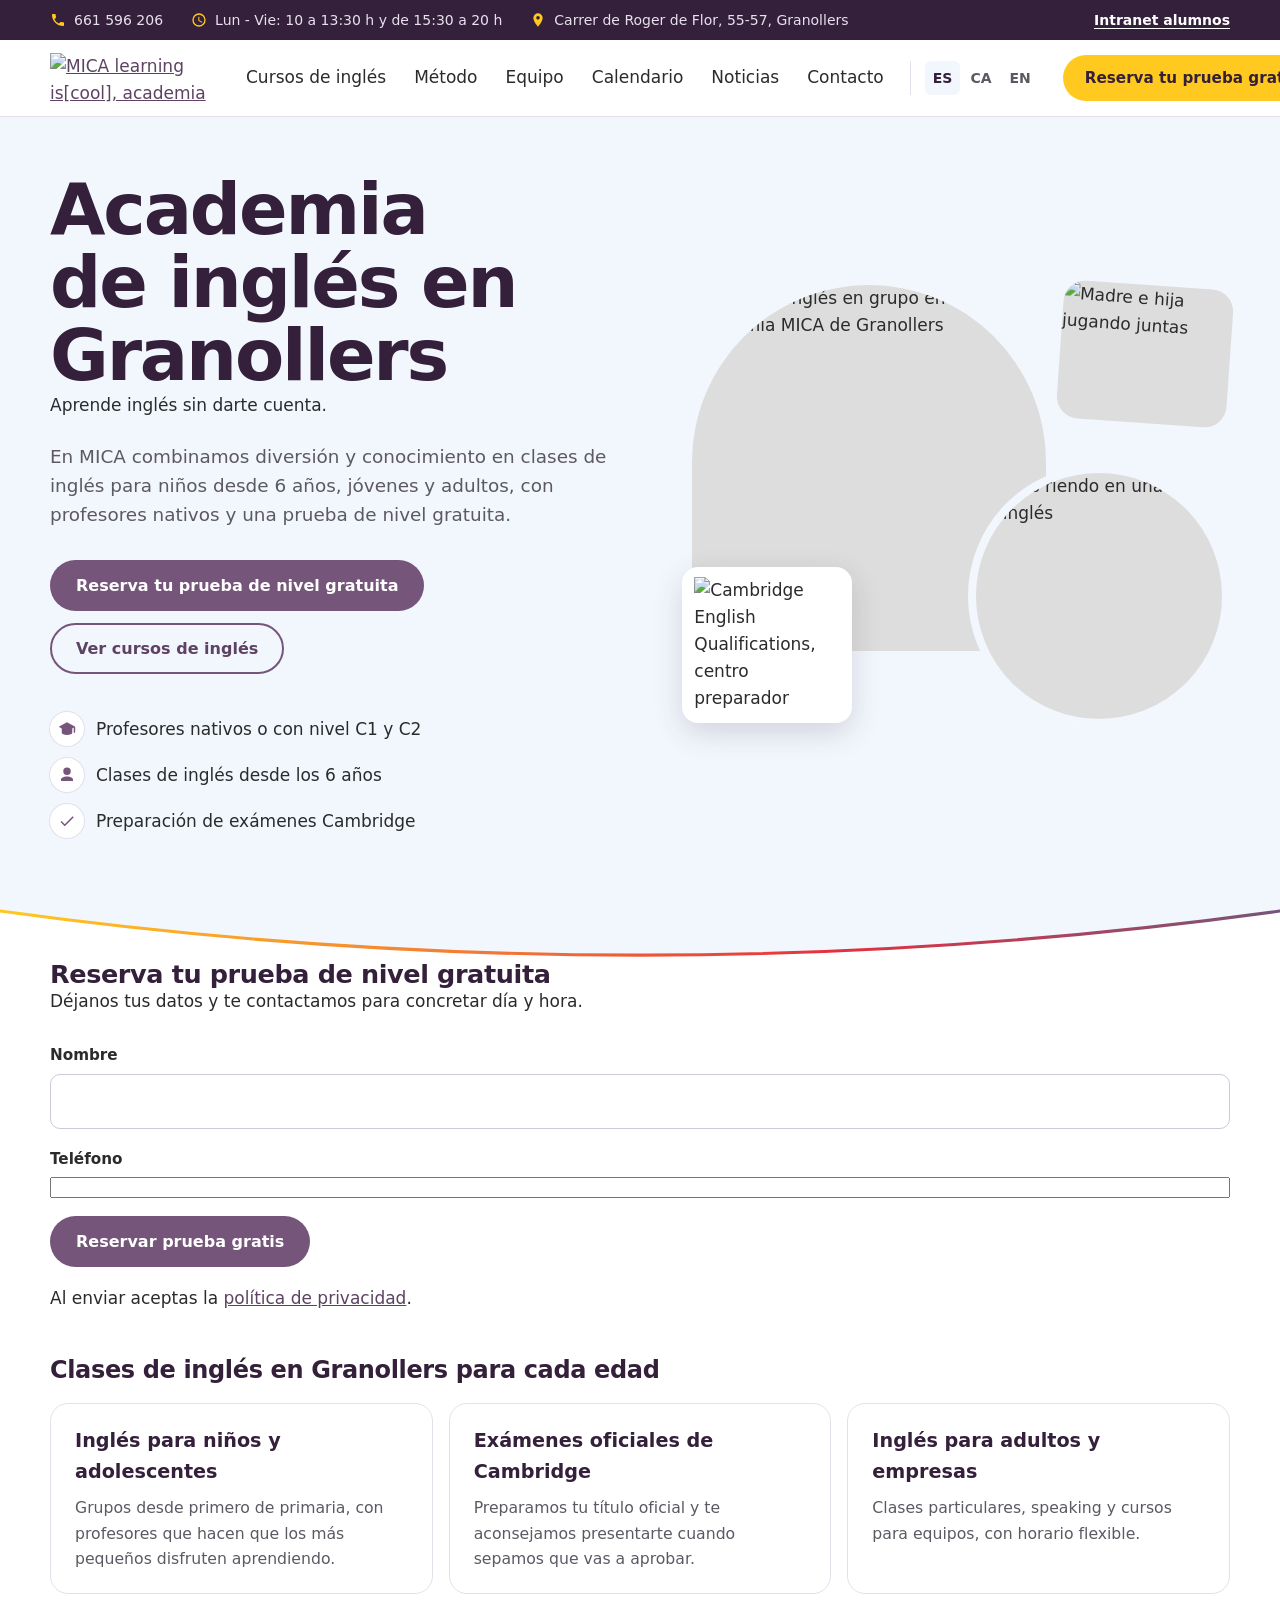
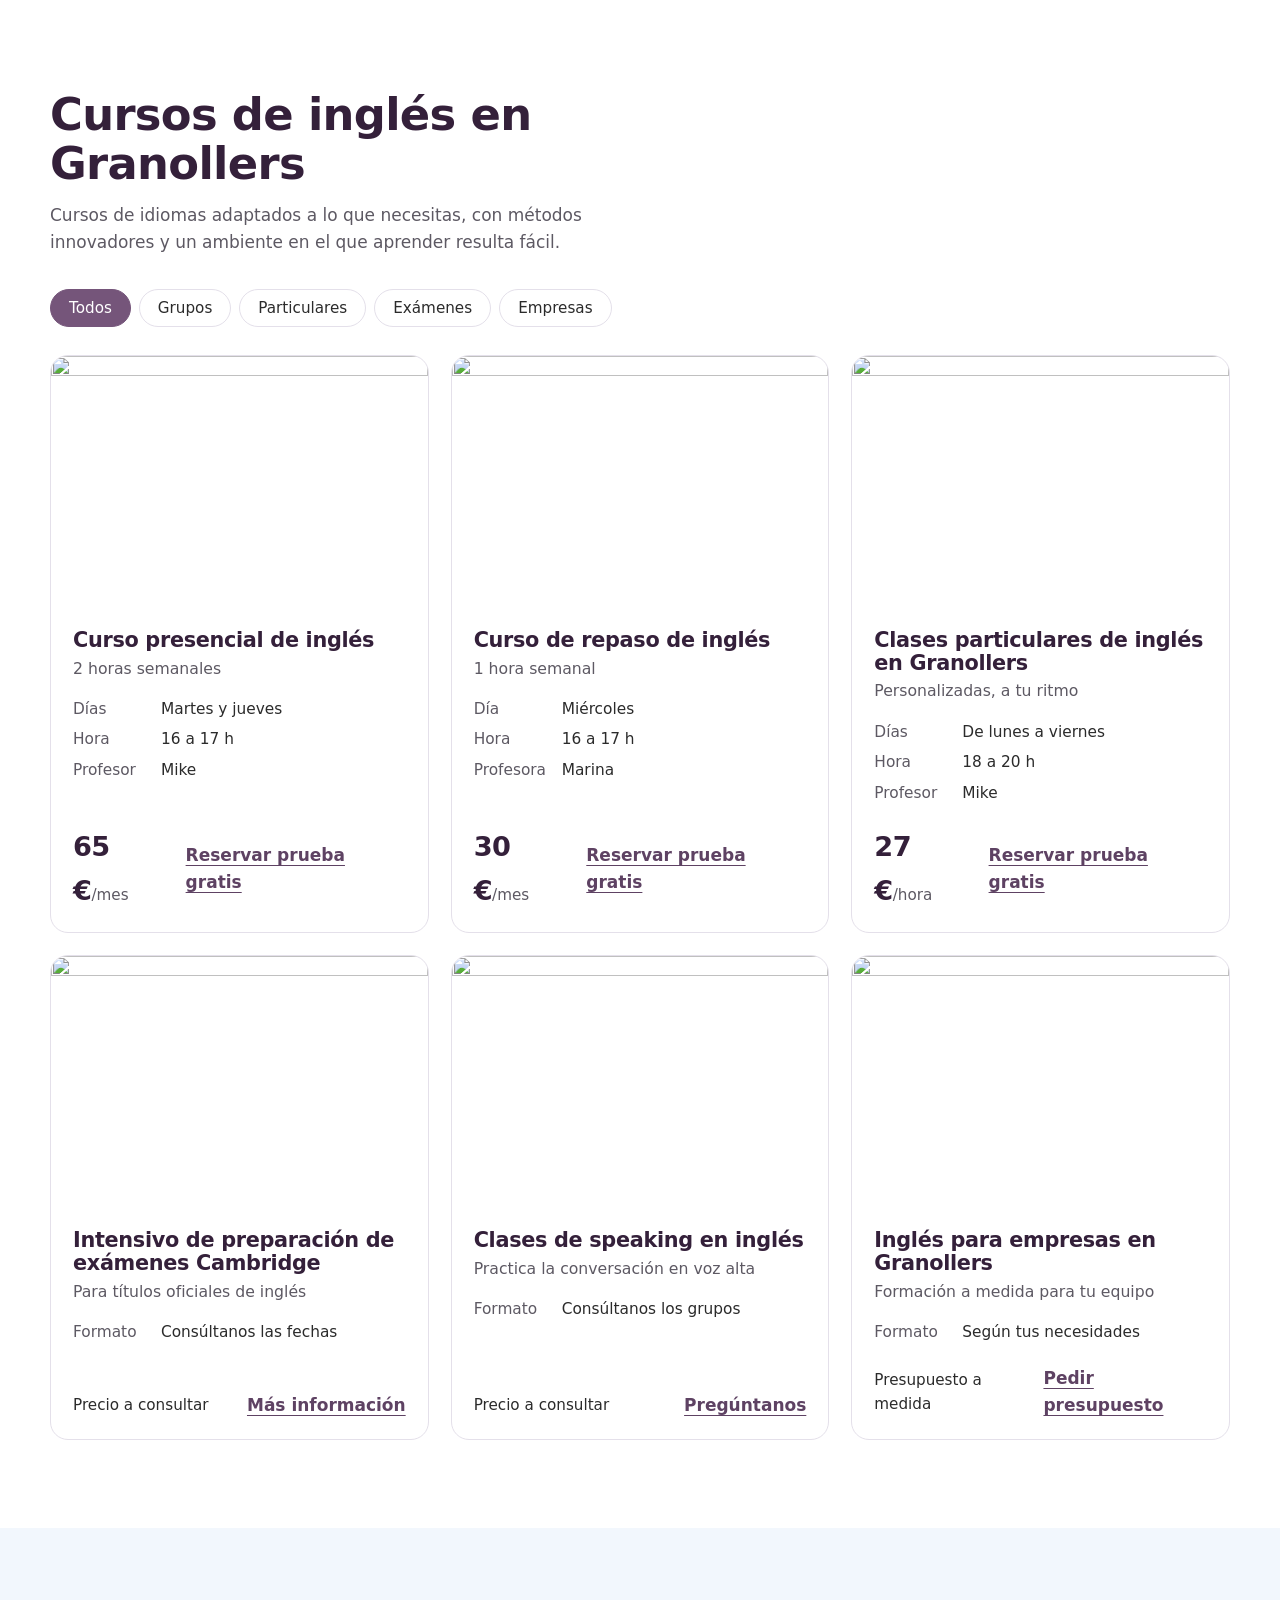
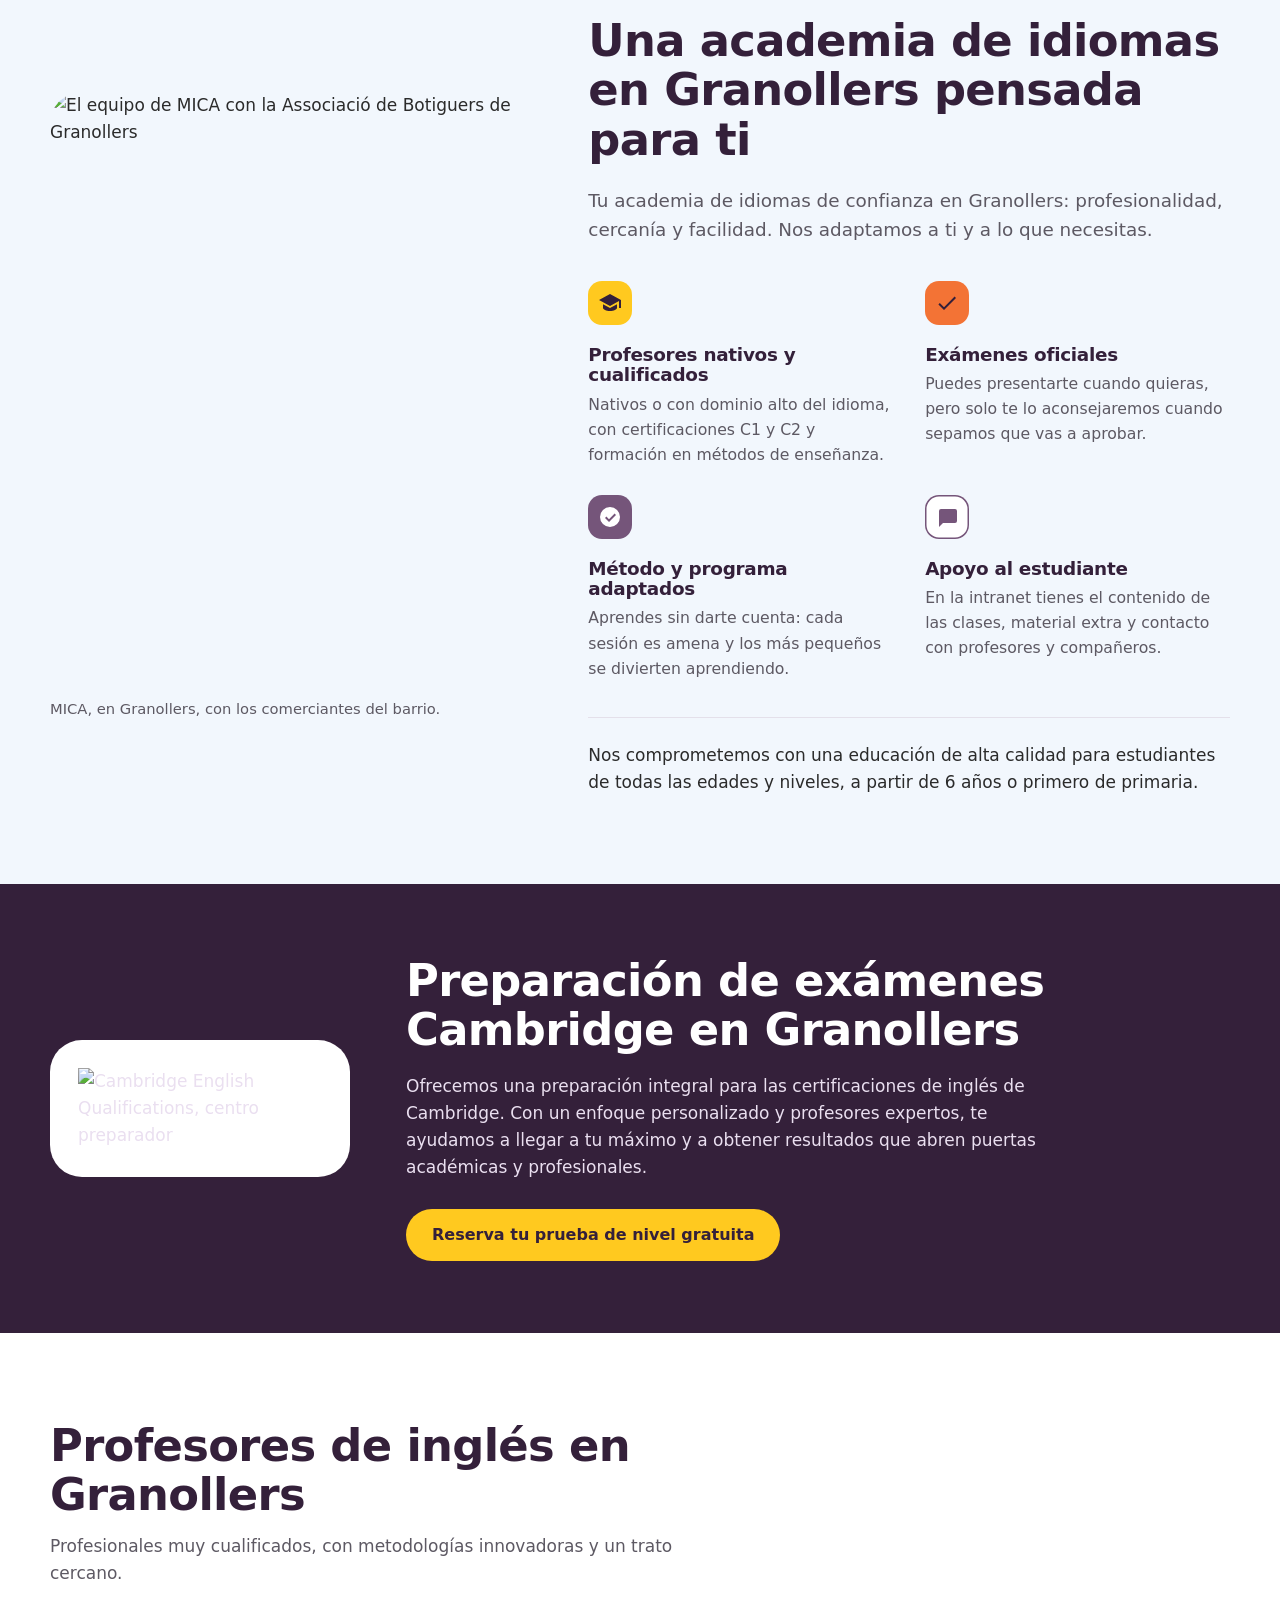
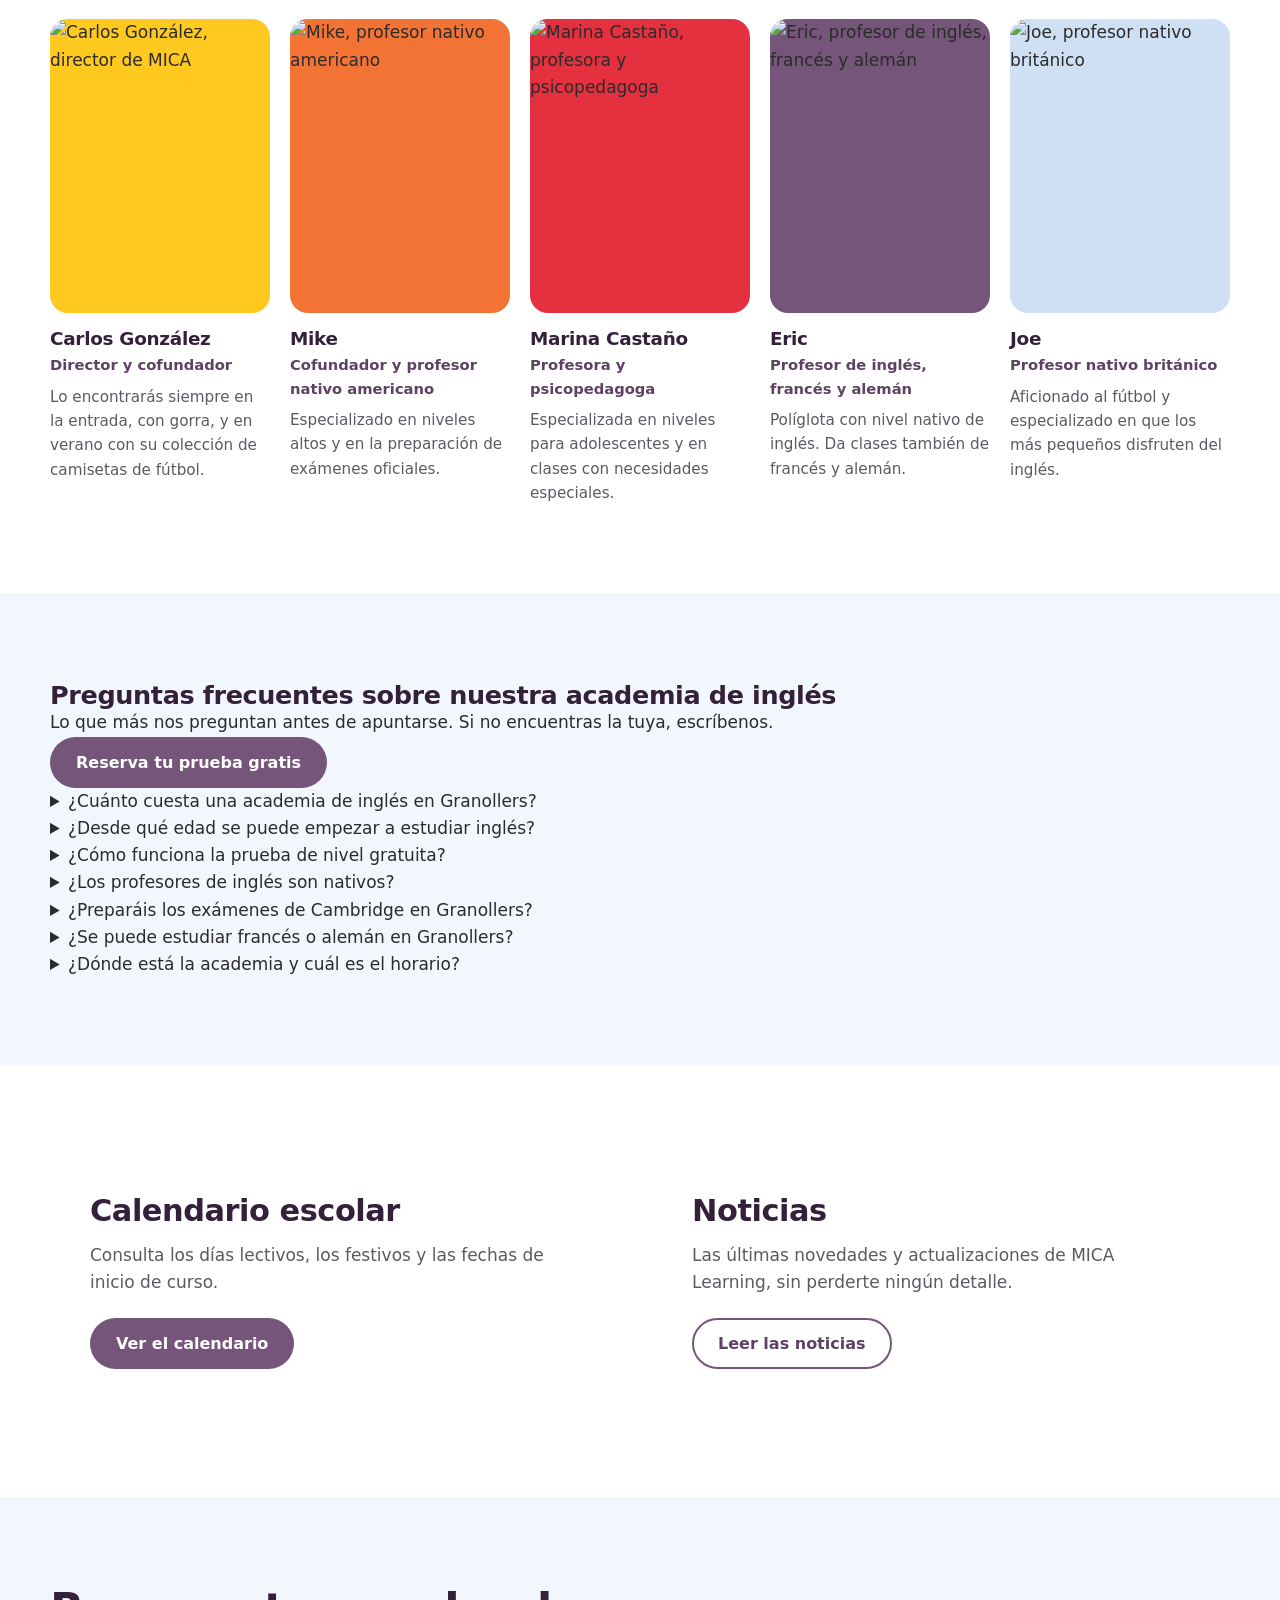
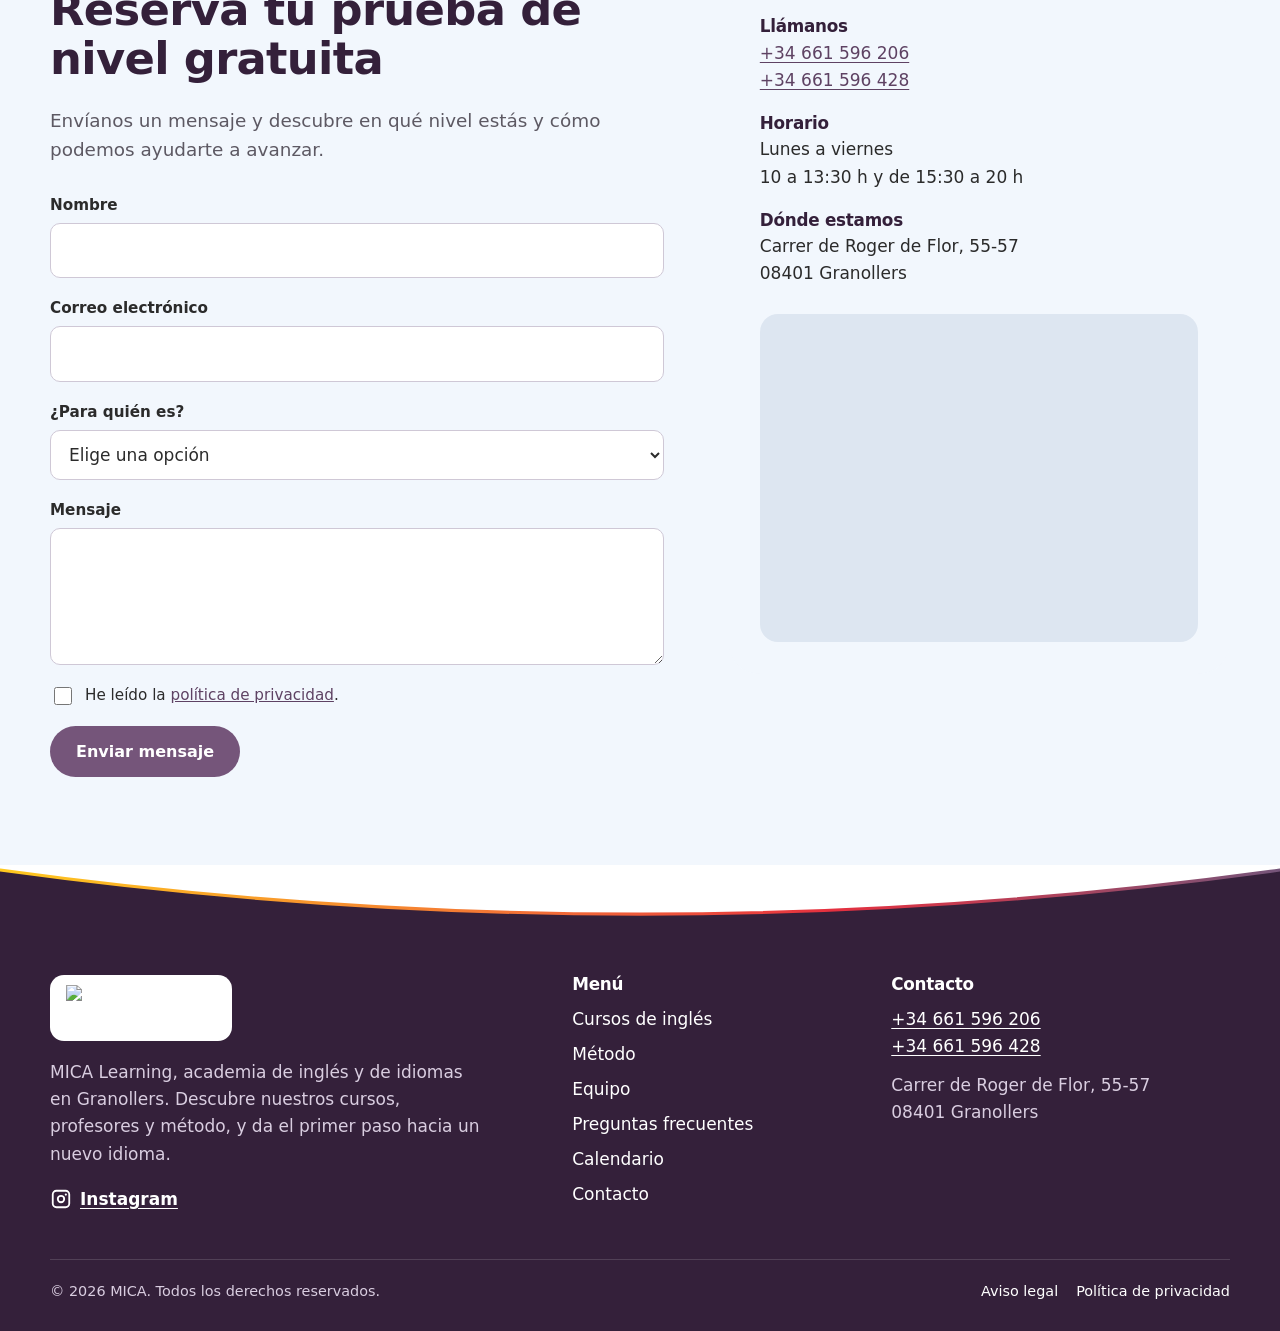
==== commit 1a99c004: "Actualiza mockup: versión en catalán (ca/), SEO.md y mejoras en index, README" ====
--- a/index.html
+++ b/index.html
@@ -1,21 +1,83 @@
 <!doctype html>
-<html lang="ca">
+<html lang="es">
 <head>
   <meta charset="utf-8">
   <meta name="viewport" content="width=device-width, initial-scale=1">
-  <title>MICA Learning | Acadèmia d'idiomes a Granollers</title>
-  <meta name="description" content="Mockup de la nova web de MICA Learning, acadèmia d'idiomes a Granollers. Prototip de disseny, no és la web publicada.">
+  <title>Academia de inglés en Granollers | MICA Learning</title>
+  <meta name="description" content="Academia de inglés y de idiomas en Granollers. Clases para niños desde 6 años, jóvenes y adultos, preparación Cambridge y prueba de nivel gratis.">
+  <!-- MOCKUP: quitar esta línea al publicar la web definitiva -->
   <meta name="robots" content="noindex, nofollow">
+  <link rel="canonical" href="https://micalearning.es/">
+  <link rel="alternate" hreflang="es" href="https://micalearning.es/">
+  <link rel="alternate" hreflang="ca" href="https://micalearning.es/ca/">
+  <link rel="alternate" hreflang="x-default" href="https://micalearning.es/">
+  <meta property="og:type" content="website">
+  <meta property="og:locale" content="es_ES">
+  <meta property="og:site_name" content="MICA Learning">
+  <meta property="og:title" content="Academia de inglés en Granollers | MICA Learning">
+  <meta property="og:description" content="Clases de inglés en Granollers para niños, jóvenes y adultos. Reserva tu prueba de nivel gratuita.">
+  <meta property="og:url" content="https://micalearning.es/">
+  <meta property="og:image" content="https://micalearning.es/wp-content/uploads/elementor/thumbs/20231113_190819-1-qgddl6hszgqdxxu5p4j5k19f9ffyr7l3nkjakl3adg.webp">
+  <meta name="twitter:card" content="summary_large_image">
   <link rel="preconnect" href="https://fonts.googleapis.com">
   <link rel="preconnect" href="https://fonts.gstatic.com" crossorigin>
   <link href="https://fonts.googleapis.com/css2?family=Bricolage+Grotesque:opsz,wght@12..96,500..800&family=Figtree:wght@400;500;600&display=swap" rel="stylesheet">
   <link rel="icon" href="https://micalearning.es/wp-content/uploads/2023/09/mica-favicon-300x300.png">
   <link rel="stylesheet" href="css/styles.css">
+
+  <script type="application/ld+json">
+  {
+    "@context": "https://schema.org",
+    "@type": ["EducationalOrganization", "LocalBusiness"],
+    "name": "MICA Learning",
+    "description": "Academia de inglés y de idiomas en Granollers para niños desde 6 años, jóvenes y adultos. Preparación de exámenes Cambridge.",
+    "url": "https://micalearning.es/",
+    "logo": "https://micalearning.es/wp-content/uploads/2023/09/mica-logo-1024x317.png",
+    "image": "https://micalearning.es/wp-content/uploads/elementor/thumbs/20231113_190819-1-qgddl6hszgqdxxu5p4j5k19f9ffyr7l3nkjakl3adg.webp",
+    "telephone": ["+34661596206", "+34661596428"],
+    "address": {
+      "@type": "PostalAddress",
+      "streetAddress": "Carrer de Roger de Flor, 55-57",
+      "postalCode": "08401",
+      "addressLocality": "Granollers",
+      "addressRegion": "Barcelona",
+      "addressCountry": "ES"
+    },
+    "areaServed": "Granollers",
+    "openingHoursSpecification": [
+      { "@type": "OpeningHoursSpecification", "dayOfWeek": ["Monday","Tuesday","Wednesday","Thursday","Friday"], "opens": "10:00", "closes": "13:30" },
+      { "@type": "OpeningHoursSpecification", "dayOfWeek": ["Monday","Tuesday","Wednesday","Thursday","Friday"], "opens": "15:30", "closes": "20:00" }
+    ],
+    "sameAs": ["https://www.instagram.com/micalearning/"]
+  }
+  </script>
+  <script type="application/ld+json">
+  {
+    "@context": "https://schema.org",
+    "@type": "FAQPage",
+    "mainEntity": [
+      { "@type": "Question", "name": "¿Cuánto cuesta una academia de inglés en Granollers?",
+        "acceptedAnswer": { "@type": "Answer", "text": "En MICA el curso presencial de 2 horas semanales cuesta 65 € al mes y el curso de repaso de 1 hora semanal, 30 € al mes. Las clases particulares cuestan 27 € la hora. Para exámenes y empresas, consúltanos." } },
+      { "@type": "Question", "name": "¿Desde qué edad se puede empezar a estudiar inglés?",
+        "acceptedAnswer": { "@type": "Answer", "text": "Damos clases a estudiantes de todas las edades y niveles, a partir de 6 años o primero de primaria." } },
+      { "@type": "Question", "name": "¿Cómo funciona la prueba de nivel gratuita?",
+        "acceptedAnswer": { "@type": "Answer", "text": "Nos envías un mensaje y te beneficias de una evaluación de nivel sin coste. Así sabes en qué punto estás y cómo podemos ayudarte a avanzar." } },
+      { "@type": "Question", "name": "¿Los profesores de inglés son nativos?",
+        "acceptedAnswer": { "@type": "Answer", "text": "Contamos con profesores nativos o con un alto grado de dominio del idioma, con certificaciones de nivel C1 y C2 y formación en métodos de enseñanza." } },
+      { "@type": "Question", "name": "¿Preparáis los exámenes de Cambridge en Granollers?",
+        "acceptedAnswer": { "@type": "Answer", "text": "Sí. Somos expertos en la preparación de exámenes oficiales. Puedes presentarte cuando quieras, pero solo te aconsejaremos hacerlo cuando sepamos que vas a aprobar." } },
+      { "@type": "Question", "name": "¿Se puede estudiar francés o alemán en Granollers?",
+        "acceptedAnswer": { "@type": "Answer", "text": "Sí. Eric, nuestro profesor políglota, da clases de francés y alemán además de inglés." } },
+      { "@type": "Question", "name": "¿Dónde está la academia y cuál es el horario?",
+        "acceptedAnswer": { "@type": "Answer", "text": "Estamos en el Carrer de Roger de Flor, 55-57, en Granollers. Atendemos de lunes a viernes de 10 a 13:30 h y de 15:30 a 20 h." } }
+    ]
+  }
+  </script>
 </head>
 <body>
-  <a class="skip" href="#contingut">Vés al contingut</a>
-
-  <!-- Barra d'informació pràctica -->
+  <a class="skip" href="#contenido">Ir al contenido</a>
+
+  <!-- Barra de información práctica -->
   <div class="topbar">
     <div class="wrap topbar__in">
       <a href="tel:+34661596206" class="topbar__item">
@@ -24,84 +86,84 @@
       </a>
       <span class="topbar__item topbar__hide">
         <svg viewBox="0 0 24 24" aria-hidden="true"><path d="M12 2a10 10 0 1 0 0 20 10 10 0 0 0 0-20zm0 18a8 8 0 1 1 0-16 8 8 0 0 1 0 16zm.5-13H11v6l5.2 3.2.8-1.3-4.5-2.7z"/></svg>
-        Dill - Div: 10 h a 13:30 h i de 15:30 h a 20 h
+        Lun - Vie: 10 a 13:30 h y de 15:30 a 20 h
       </span>
       <span class="topbar__item topbar__hide">
         <svg viewBox="0 0 24 24" aria-hidden="true"><path d="M12 2a7 7 0 0 0-7 7c0 5.2 7 13 7 13s7-7.8 7-13a7 7 0 0 0-7-7zm0 9.5A2.5 2.5 0 1 1 12 6a2.5 2.5 0 0 1 0 5.5z"/></svg>
         Carrer de Roger de Flor, 55-57, Granollers
       </span>
-      <a href="https://cloud.englody.com/admin/login" class="topbar__intranet">Intranet alumnes</a>
+      <a href="https://cloud.englody.com/admin/login" class="topbar__intranet">Intranet alumnos</a>
     </div>
   </div>
 
   <header class="nav" id="top">
     <div class="wrap nav__in">
-      <a href="#top" class="nav__logo" aria-label="MICA Learning, inici">
-        <img src="https://micalearning.es/wp-content/uploads/2023/09/mica-logo-1024x317.png" alt="MICA learning is[cool]" width="170" height="53">
+      <a href="#top" class="nav__logo" aria-label="MICA Learning, inicio">
+        <img src="https://micalearning.es/wp-content/uploads/2023/09/mica-logo-1024x317.png" alt="MICA learning is[cool], academia de inglés en Granollers" width="170" height="53">
       </a>
 
       <nav class="nav__menu" id="menu" aria-label="Menú principal">
-        <a href="#cursos">Cursos</a>
-        <a href="#metode">El nostre mètode</a>
-        <a href="#equip">Equip</a>
-        <a href="#calendari">Calendari</a>
-        <a href="#novetats">Notícies</a>
-        <a href="#contacte">Contacte</a>
+        <a href="#cursos">Cursos de inglés</a>
+        <a href="#metodo">Método</a>
+        <a href="#equipo">Equipo</a>
+        <a href="#calendario">Calendario</a>
+        <a href="#novedades">Noticias</a>
+        <a href="#contacto">Contacto</a>
         <div class="lang" aria-label="Idioma">
-          <a href="#" aria-current="true">CA</a>
-          <a href="#">ES</a>
-          <a href="#">EN</a>
+          <a href="index.html" hreflang="es" lang="es" aria-current="true">ES</a>
+          <a href="ca/index.html" hreflang="ca" lang="ca">CA</a>
+          <a href="#" hreflang="en" lang="en">EN</a>
         </div>
       </nav>
 
-      <a href="#contacte" class="btn btn--sun nav__cta">Prova de nivell gratuïta</a>
-      <button class="nav__burger" id="burger" aria-expanded="false" aria-controls="menu" aria-label="Obre el menú">
+      <a href="#contacto" class="btn btn--sun nav__cta">Reserva tu prueba gratis</a>
+      <button class="nav__burger" id="burger" aria-expanded="false" aria-controls="menu" aria-label="Abrir el menú" data-labels="Abrir el menú|Cerrar el menú">
         <span></span><span></span><span></span>
       </button>
     </div>
   </header>
 
-  <main id="contingut">
+  <main id="contenido">
 
     <!-- HERO -->
     <section class="hero">
       <div class="wrap hero__in">
         <div class="hero__text">
-          <p class="hero__kicker">Acadèmia d'idiomes a Granollers</p>
-          <h1>Aprèn anglès sense adonar&#8209;te'n.</h1>
-          <p class="lead">A Mica t'ajudem a millorar el teu anglès, o qualsevol altre idioma, de manera ràpida, eficaç, senzilla i entretinguda. Combinem diversió i coneixement a cada classe.</p>
+          <h1>Academia de inglés en Granollers</h1>
+          <p class="hero__sub">Aprende inglés sin darte cuenta.</p>
+          <p class="lead">En MICA combinamos diversión y conocimiento en clases de inglés para niños desde 6 años, jóvenes y adultos, con profesores nativos y una prueba de nivel gratuita.</p>
           <div class="hero__actions">
-            <a href="#contacte" class="btn btn--primary">Demana la prova de nivell gratuïta</a>
-            <a href="#cursos" class="btn btn--ghost">Mira els cursos</a>
+            <a href="#contacto" class="btn btn--primary">Reserva tu prueba de nivel gratuita</a>
+            <a href="#cursos" class="btn btn--ghost">Ver cursos de inglés</a>
           </div>
           <ul class="facts">
             <li>
               <svg viewBox="0 0 24 24" aria-hidden="true"><path d="M12 3 1 9l4 2.2V17c0 1.7 3.1 3 7 3s7-1.3 7-3v-5.8l2-1.1V17h2V9L12 3z"/></svg>
-              <span>Professors nadius i amb nivell C1 i C2</span>
+              <span>Profesores nativos o con nivel C1 y C2</span>
             </li>
             <li>
               <svg viewBox="0 0 24 24" aria-hidden="true"><path d="M12 2a5 5 0 1 1 0 10 5 5 0 0 1 0-10zm0 12c4.4 0 8 1.8 8 4v2H4v-2c0-2.2 3.6-4 8-4z"/></svg>
-              <span>Classes a partir de 6 anys</span>
+              <span>Clases de inglés desde los 6 años</span>
             </li>
             <li>
               <svg viewBox="0 0 24 24" aria-hidden="true"><path d="M9 16.2 4.8 12l-1.4 1.4L9 19 21 7l-1.4-1.4z"/></svg>
-              <span>Preparació d'exàmens Cambridge</span>
+              <span>Preparación de exámenes Cambridge</span>
             </li>
           </ul>
         </div>
 
-        <div class="hero__visual" aria-hidden="false">
+        <div class="hero__visual">
           <div class="shape shape--arch">
-            <img src="https://micalearning.es/wp-content/uploads/elementor/thumbs/20231113_190819-1-qgddl6hszgqdxxu5p4j5k19f9ffyr7l3nkjakl3adg.webp" alt="Classe d'anglès en grup a MICA Learning">
+            <img src="https://micalearning.es/wp-content/uploads/elementor/thumbs/20231113_190819-1-qgddl6hszgqdxxu5p4j5k19f9ffyr7l3nkjakl3adg.webp" alt="Clase de inglés en grupo en la academia MICA de Granollers">
           </div>
           <div class="shape shape--circle">
-            <img src="https://micalearning.es/wp-content/uploads/elementor/thumbs/kids-pulling-faces-qcqstoj72jne2e5485gz1yr82w50wyje3bk9l35gi8.jpg" alt="Nens rient a classe">
+            <img src="https://micalearning.es/wp-content/uploads/elementor/thumbs/kids-pulling-faces-qcqstoj72jne2e5485gz1yr82w50wyje3bk9l35gi8.jpg" alt="Niños riendo en una clase de inglés">
           </div>
           <div class="shape shape--soft">
-            <img src="https://micalearning.es/wp-content/uploads/elementor/thumbs/photo-of-caucasian-young-woman-and-her-girl-kid-playing-around--qcqstnlc9s7vxs3m66mrffkkyu5uddtstam713y8nw.jpg" alt="Mare i filla jugant">
+            <img src="https://micalearning.es/wp-content/uploads/elementor/thumbs/photo-of-caucasian-young-woman-and-her-girl-kid-playing-around--qcqstnlc9s7vxs3m66mrffkkyu5uddtstam713y8nw.jpg" alt="Madre e hija jugando juntas">
           </div>
           <div class="badge">
-            <img src="https://micalearning.es/wp-content/uploads/2023/09/CEQ_Prep_FULL_2025-26_RGB.png" alt="Cambridge English Qualifications, centre preparador" width="200">
+            <img src="https://micalearning.es/wp-content/uploads/2023/09/CEQ_Prep_FULL_2025-26_RGB.png" alt="Cambridge English Qualifications, centro preparador" width="200">
           </div>
         </div>
       </div>
@@ -120,22 +182,47 @@
       </svg>
     </section>
 
-    <!-- PER A QUI -->
+    <!-- RESERVA RÁPIDA -->
+    <section class="quick" aria-labelledby="quick-t">
+      <div class="wrap">
+        <div class="quick__card">
+          <div>
+            <h2 id="quick-t">Reserva tu prueba de nivel gratuita</h2>
+            <p>Déjanos tus datos y te contactamos para concretar día y hora.</p>
+          </div>
+          <form data-lead novalidate>
+            <div class="field">
+              <label for="q-nom">Nombre</label>
+              <input id="q-nom" name="nombre" type="text" autocomplete="name" required>
+            </div>
+            <div class="field">
+              <label for="q-tel">Teléfono</label>
+              <input id="q-tel" name="telefono" type="tel" autocomplete="tel" required>
+            </div>
+            <button class="btn btn--primary" type="submit">Reservar prueba gratis</button>
+            <p class="small">Al enviar aceptas la <a href="#">política de privacidad</a>.</p>
+            <p class="form__ok" role="status" hidden>Recibido. Te contactaremos para concretar día y hora de la prueba.</p>
+          </form>
+        </div>
+      </div>
+    </section>
+
+    <!-- PARA QUIÉN -->
     <section class="paths">
       <div class="wrap">
-        <h2 class="paths__title">Què busques?</h2>
+        <h2 class="paths__title">Clases de inglés en Granollers para cada edad</h2>
         <div class="paths__grid">
           <a href="#cursos" class="path" data-go="grups">
-            <strong>Classes per als més petits</strong>
-            <span>Grups des de primer de primària, amb professors que fan que els nens gaudeixin de l'anglès.</span>
+            <strong>Inglés para niños y adolescentes</strong>
+            <span>Grupos desde primero de primaria, con profesores que hacen que los más pequeños disfruten aprendiendo.</span>
           </a>
           <a href="#cambridge" class="path">
-            <strong>Un títol oficial de Cambridge</strong>
-            <span>Preparació d'exàmens amb calendari propi. Et diem quan estàs a punt.</span>
+            <strong>Exámenes oficiales de Cambridge</strong>
+            <span>Preparamos tu título oficial y te aconsejamos presentarte cuando sepamos que vas a aprobar.</span>
           </a>
           <a href="#cursos" class="path" data-go="empreses">
-            <strong>Anglès per a adults i empreses</strong>
-            <span>Classes particulars, speaking i cursos per a equips, en horari flexible.</span>
+            <strong>Inglés para adultos y empresas</strong>
+            <span>Clases particulares, speaking y cursos para equipos, con horario flexible.</span>
           </a>
         </div>
       </div>
@@ -145,111 +232,111 @@
     <section class="section" id="cursos">
       <div class="wrap">
         <div class="section__head">
-          <h2>Els nostres cursos</h2>
-          <p>Cursos d'idiomes adaptats al que necessites, amb mètodes innovadors i un ambient on aprendre és fàcil.</p>
-        </div>
-
-        <div class="chips" role="group" aria-label="Filtra els cursos">
-          <button class="chip is-on" data-filter="tots" aria-pressed="true">Tots</button>
-          <button class="chip" data-filter="grups" aria-pressed="false">Grups</button>
-          <button class="chip" data-filter="particulars" aria-pressed="false">Particulars</button>
-          <button class="chip" data-filter="examens" aria-pressed="false">Exàmens</button>
-          <button class="chip" data-filter="empreses" aria-pressed="false">Empreses</button>
+          <h2>Cursos de inglés en Granollers</h2>
+          <p>Cursos de idiomas adaptados a lo que necesitas, con métodos innovadores y un ambiente en el que aprender resulta fácil.</p>
+        </div>
+
+        <div class="chips" role="group" aria-label="Filtra los cursos">
+          <button class="chip is-on" data-filter="tots" aria-pressed="true">Todos</button>
+          <button class="chip" data-filter="grups" aria-pressed="false">Grupos</button>
+          <button class="chip" data-filter="particulars" aria-pressed="false">Particulares</button>
+          <button class="chip" data-filter="examens" aria-pressed="false">Exámenes</button>
+          <button class="chip" data-filter="empreses" aria-pressed="false">Empresas</button>
         </div>
 
         <div class="courses">
           <article class="course" data-cat="grups">
-            <img src="https://micalearning.es/wp-content/uploads/2023/09/painting-school-768x512.jpg" alt="" loading="lazy">
+            <img src="https://micalearning.es/wp-content/uploads/2023/09/painting-school-768x512.jpg" alt="" width="768" height="512" loading="lazy">
             <div class="course__body">
-              <h3>Curs presencial</h3>
-              <p class="course__sub">2 hores setmanals</p>
+              <h3>Curso presencial de inglés</h3>
+              <p class="course__sub">2 horas semanales</p>
               <dl>
-                <div><dt>Dies</dt><dd>Dimarts i dijous</dd></div>
-                <div><dt>Hora</dt><dd>16 h a 17 h</dd></div>
-                <div><dt>Professor</dt><dd>Mike</dd></div>
+                <div><dt>Días</dt><dd>Martes y jueves</dd></div>
+                <div><dt>Hora</dt><dd>16 a 17 h</dd></div>
+                <div><dt>Profesor</dt><dd>Mike</dd></div>
               </dl>
               <div class="course__foot">
                 <p class="price"><strong>65 €</strong>/mes</p>
-                <a href="#contacte" class="link">Em vull apuntar</a>
+                <a href="#contacto" class="link">Reservar prueba gratis</a>
               </div>
             </div>
           </article>
 
           <article class="course" data-cat="grups">
-            <img src="https://micalearning.es/wp-content/uploads/2023/09/school-teacher-preparing-kids-to-get-on-the-school-bus-768x512.jpg" alt="" loading="lazy">
+            <img src="https://micalearning.es/wp-content/uploads/2023/09/school-teacher-preparing-kids-to-get-on-the-school-bus-768x512.jpg" alt="" width="768" height="512" loading="lazy">
             <div class="course__body">
-              <h3>Curs de repàs d'anglès</h3>
-              <p class="course__sub">1 hora setmanal</p>
+              <h3>Curso de repaso de inglés</h3>
+              <p class="course__sub">1 hora semanal</p>
               <dl>
-                <div><dt>Dia</dt><dd>Dimecres</dd></div>
-                <div><dt>Hora</dt><dd>16 h a 17 h</dd></div>
-                <div><dt>Professora</dt><dd>Marina</dd></div>
+                <div><dt>Día</dt><dd>Miércoles</dd></div>
+                <div><dt>Hora</dt><dd>16 a 17 h</dd></div>
+                <div><dt>Profesora</dt><dd>Marina</dd></div>
               </dl>
               <div class="course__foot">
                 <p class="price"><strong>30 €</strong>/mes</p>
-                <a href="#contacte" class="link">Em vull apuntar</a>
+                <a href="#contacto" class="link">Reservar prueba gratis</a>
               </div>
             </div>
           </article>
 
           <article class="course" data-cat="particulars">
-            <img src="https://micalearning.es/wp-content/uploads/2023/09/school-counselor-and-pupil-768x512.jpg" alt="" loading="lazy">
+            <img src="https://micalearning.es/wp-content/uploads/2023/09/school-counselor-and-pupil-768x512.jpg" alt="" width="768" height="512" loading="lazy">
             <div class="course__body">
-              <h3>Classes particulars i personalitzades</h3>
-              <p class="course__sub">Un a un, al teu ritme</p>
+              <h3>Clases particulares de inglés en Granollers</h3>
+              <p class="course__sub">Personalizadas, a tu ritmo</p>
               <dl>
-                <div><dt>Dies</dt><dd>De dilluns a divendres</dd></div>
-                <div><dt>Hora</dt><dd>18 h a 20 h</dd></div>
-                <div><dt>Professor</dt><dd>Mike</dd></div>
+                <div><dt>Días</dt><dd>De lunes a viernes</dd></div>
+                <div><dt>Hora</dt><dd>18 a 20 h</dd></div>
+                <div><dt>Profesor</dt><dd>Mike</dd></div>
               </dl>
               <div class="course__foot">
                 <p class="price"><strong>27 €</strong>/hora</p>
-                <a href="#contacte" class="link">Reserva classe</a>
+                <a href="#contacto" class="link">Reservar prueba gratis</a>
               </div>
             </div>
           </article>
 
           <article class="course" data-cat="examens">
-            <img src="https://micalearning.es/wp-content/uploads/2023/09/children-at-school-768x512.jpg" alt="" loading="lazy">
+            <img src="https://micalearning.es/wp-content/uploads/2023/09/children-at-school-768x512.jpg" alt="" width="768" height="512" loading="lazy">
             <div class="course__body">
-              <h3>Intensiu de preparació d'exàmens</h3>
-              <p class="course__sub">Cambridge i altres títols oficials</p>
+              <h3>Intensivo de preparación de exámenes Cambridge</h3>
+              <p class="course__sub">Para títulos oficiales de inglés</p>
               <dl>
-                <div><dt>Format</dt><dd>Consulta'ns les dates</dd></div>
+                <div><dt>Formato</dt><dd>Consúltanos las fechas</dd></div>
               </dl>
               <div class="course__foot">
-                <p class="price price--ask">Preu a consultar</p>
-                <a href="#cambridge" class="link">Més informació</a>
+                <p class="price price--ask">Precio a consultar</p>
+                <a href="#cambridge" class="link">Más información</a>
               </div>
             </div>
           </article>
 
           <article class="course" data-cat="grups">
-            <img src="https://micalearning.es/wp-content/uploads/2023/09/teacher-of-maths-at-school-768x512.jpg" alt="" loading="lazy">
+            <img src="https://micalearning.es/wp-content/uploads/2023/09/teacher-of-maths-at-school-768x512.jpg" alt="" width="768" height="512" loading="lazy">
             <div class="course__body">
-              <h3>Classes de speaking</h3>
-              <p class="course__sub">Practica la conversa en veu alta</p>
+              <h3>Clases de speaking en inglés</h3>
+              <p class="course__sub">Practica la conversación en voz alta</p>
               <dl>
-                <div><dt>Format</dt><dd>Consulta'ns els grups</dd></div>
+                <div><dt>Formato</dt><dd>Consúltanos los grupos</dd></div>
               </dl>
               <div class="course__foot">
-                <p class="price price--ask">Preu a consultar</p>
-                <a href="#contacte" class="link">Pregunta'ns</a>
+                <p class="price price--ask">Precio a consultar</p>
+                <a href="#contacto" class="link">Pregúntanos</a>
               </div>
             </div>
           </article>
 
           <article class="course" data-cat="empreses">
-            <img src="https://micalearning.es/wp-content/uploads/2023/09/businesswoman-working-on-laptop-sitting-at-workplace-in-office-768x512.jpg" alt="" loading="lazy">
+            <img src="https://micalearning.es/wp-content/uploads/2023/09/businesswoman-working-on-laptop-sitting-at-workplace-in-office-768x512.jpg" alt="" width="768" height="512" loading="lazy">
             <div class="course__body">
-              <h3>Cursos per a empreses</h3>
-              <p class="course__sub">Formació a mida per al teu equip</p>
+              <h3>Inglés para empresas en Granollers</h3>
+              <p class="course__sub">Formación a medida para tu equipo</p>
               <dl>
-                <div><dt>Format</dt><dd>Segons les teves necessitats</dd></div>
+                <div><dt>Formato</dt><dd>Según tus necesidades</dd></div>
               </dl>
               <div class="course__foot">
-                <p class="price price--ask">Pressupost a mida</p>
-                <a href="#contacte" class="link">Demana pressupost</a>
+                <p class="price price--ask">Presupuesto a medida</p>
+                <a href="#contacto" class="link">Pedir presupuesto</a>
               </div>
             </div>
           </article>
@@ -257,42 +344,42 @@
       </div>
     </section>
 
-    <!-- MÈTODE -->
-    <section class="section section--sky" id="metode">
+    <!-- MÉTODO -->
+    <section class="section section--sky" id="metodo">
       <div class="wrap method">
         <div class="method__photo">
-          <img src="https://micalearning.es/wp-content/uploads/elementor/thumbs/IMG-20231124-WA0005-1-qgdcf71fk0g2xoiw9jx8ua12bgndpy18ewyt92clea.webp" alt="L'equip de Mica amb l'Associació de Botiguers de Granollers" loading="lazy">
-          <p class="method__cap">Mica, a Granollers, amb els botiguers del barri.</p>
+          <img src="https://micalearning.es/wp-content/uploads/elementor/thumbs/IMG-20231124-WA0005-1-qgdcf71fk0g2xoiw9jx8ua12bgndpy18ewyt92clea.webp" alt="El equipo de MICA con la Associació de Botiguers de Granollers" loading="lazy">
+          <p class="method__cap">MICA, en Granollers, con los comerciantes del barrio.</p>
         </div>
 
         <div class="method__text">
-          <h2>Un mètode pensat per a tu</h2>
-          <p class="lead">La teva acadèmia d'idiomes de confiança a Granollers: professionalitat, proximitat i facilitat. Ens adaptem a tu i al que necessites.</p>
+          <h2>Una academia de idiomas en Granollers pensada para ti</h2>
+          <p class="lead">Tu academia de idiomas de confianza en Granollers: profesionalidad, cercanía y facilidad. Nos adaptamos a ti y a lo que necesitas.</p>
 
           <div class="pillars">
             <article>
               <svg viewBox="0 0 24 24" aria-hidden="true"><path d="M12 3 1 9l11 6 9-4.9V17h2V9L12 3zM5 13.2v3.5c0 1.7 3.1 3.3 7 3.3s7-1.6 7-3.3v-3.5l-7 3.8-7-3.8z"/></svg>
-              <h3>Professors qualificats</h3>
-              <p>Natius o amb domini alt de l'idioma, amb certificacions C1 i C2 i formació en mètodes d'ensenyament.</p>
+              <h3>Profesores nativos y cualificados</h3>
+              <p>Nativos o con dominio alto del idioma, con certificaciones C1 y C2 y formación en métodos de enseñanza.</p>
             </article>
             <article>
               <svg viewBox="0 0 24 24" aria-hidden="true"><path d="M9 16.2 4.8 12l-1.4 1.4L9 19 21 7l-1.4-1.4z"/></svg>
-              <h3>Exàmens oficials</h3>
-              <p>Pots presentar-te quan vulguis, però només t'ho aconsellarem quan sapiguem que aprovaràs.</p>
+              <h3>Exámenes oficiales</h3>
+              <p>Puedes presentarte cuando quieras, pero solo te lo aconsejaremos cuando sepamos que vas a aprobar.</p>
             </article>
             <article>
               <svg viewBox="0 0 24 24" aria-hidden="true"><path d="M12 2a10 10 0 1 0 0 20 10 10 0 0 0 0-20zm-1 15-4-4 1.4-1.4L11 14.2l5.6-5.6L18 10l-7 7z"/></svg>
-              <h3>Mètode i programa adaptats</h3>
-              <p>Aprens sense adonar-te'n: cada sessió és amena i els més petits es diverteixen aprenent.</p>
+              <h3>Método y programa adaptados</h3>
+              <p>Aprendes sin darte cuenta: cada sesión es amena y los más pequeños se divierten aprendiendo.</p>
             </article>
             <article>
               <svg viewBox="0 0 24 24" aria-hidden="true"><path d="M4 4h16a2 2 0 0 1 2 2v10a2 2 0 0 1-2 2H8l-4 4V6a2 2 0 0 1 2-2z"/></svg>
-              <h3>Suport a l'estudiant</h3>
-              <p>A la intranet tens el contingut de les classes, material extra i contacte amb professors i companys.</p>
+              <h3>Apoyo al estudiante</h3>
+              <p>En la intranet tienes el contenido de las clases, material extra y contacto con profesores y compañeros.</p>
             </article>
           </div>
 
-          <p class="mission">Estem compromesos amb una educació d'alta qualitat per a estudiants de totes les edats i nivells, a partir de 6 anys o primer de primària.</p>
+          <p class="mission">Nos comprometemos con una educación de alta calidad para estudiantes de todas las edades y niveles, a partir de 6 años o primero de primaria.</p>
         </div>
       </div>
     </section>
@@ -301,134 +388,175 @@
     <section class="cambridge" id="cambridge">
       <div class="wrap cambridge__in">
         <div class="cambridge__logo">
-          <img src="https://micalearning.es/wp-content/uploads/2023/09/CEQ_Prep_FULL_2025-26_RGB.png" alt="Cambridge English Qualifications, centre preparador" loading="lazy">
+          <img src="https://micalearning.es/wp-content/uploads/2023/09/CEQ_Prep_FULL_2025-26_RGB.png" alt="Cambridge English Qualifications, centro preparador" loading="lazy">
         </div>
         <div class="cambridge__text">
-          <h2>Prepara't per al teu títol de Cambridge</h2>
-          <p>Oferim una preparació integral per a les certificacions d'anglès de Cambridge. Amb un enfocament personalitzat i professors experts, t'ajudem a arribar al teu màxim i a obtenir resultats que obren portes acadèmiques i professionals.</p>
-          <a href="#contacte" class="btn btn--sun">Consulta les convocatòries</a>
-        </div>
-      </div>
-    </section>
-
-    <!-- EQUIP -->
-    <section class="section" id="equip">
+          <h2>Preparación de exámenes Cambridge en Granollers</h2>
+          <p>Ofrecemos una preparación integral para las certificaciones de inglés de Cambridge. Con un enfoque personalizado y profesores expertos, te ayudamos a llegar a tu máximo y a obtener resultados que abren puertas académicas y profesionales.</p>
+          <a href="#contacto" class="btn btn--sun">Reserva tu prueba de nivel gratuita</a>
+        </div>
+      </div>
+    </section>
+
+    <!-- EQUIPO -->
+    <section class="section" id="equipo">
       <div class="wrap">
         <div class="section__head">
-          <h2>L'equip</h2>
-          <p>Professionals molt qualificats, amb metodologies innovadores i un tracte proper.</p>
+          <h2>Profesores de inglés en Granollers</h2>
+          <p>Profesionales muy cualificados, con metodologías innovadoras y un trato cercano.</p>
         </div>
 
         <div class="team">
           <article class="person person--yellow">
-            <div class="person__photo"><img src="https://micalearning.es/wp-content/uploads/2023/12/carlos.webp" alt="Carlos González" loading="lazy"></div>
+            <div class="person__photo"><img src="https://micalearning.es/wp-content/uploads/2023/12/carlos.webp" alt="Carlos González, director de MICA" loading="lazy"></div>
             <h3>Carlos González</h3>
-            <p class="person__role">Director i cofundador</p>
-            <p>El trobaràs sempre a l'entrada, amb gorra, i a l'estiu amb la seva col·lecció de samarretes de futbol.</p>
+            <p class="person__role">Director y cofundador</p>
+            <p>Lo encontrarás siempre en la entrada, con gorra, y en verano con su colección de camisetas de fútbol.</p>
           </article>
 
           <article class="person person--orange">
-            <div class="person__photo"><img src="https://micalearning.es/wp-content/uploads/2023/12/Mike.webp" alt="Mike" loading="lazy"></div>
+            <div class="person__photo"><img src="https://micalearning.es/wp-content/uploads/2023/12/Mike.webp" alt="Mike, profesor nativo americano" loading="lazy"></div>
             <h3>Mike</h3>
-            <p class="person__role">Cofundador i professor nadiu americà</p>
-            <p>Especialitzat en nivells alts i en preparació d'exàmens oficials.</p>
+            <p class="person__role">Cofundador y profesor nativo americano</p>
+            <p>Especializado en niveles altos y en la preparación de exámenes oficiales.</p>
           </article>
 
           <article class="person person--red">
-            <div class="person__photo"><img src="https://micalearning.es/wp-content/uploads/2023/12/marina-757x1024.webp" alt="Marina Castaño" loading="lazy"></div>
+            <div class="person__photo"><img src="https://micalearning.es/wp-content/uploads/2023/12/marina-757x1024.webp" alt="Marina Castaño, profesora y psicopedagoga" loading="lazy"></div>
             <h3>Marina Castaño</h3>
-            <p class="person__role">Professora i psicopedagoga</p>
-            <p>Especialitzada en nivells per a adolescents i en classes amb necessitats especials.</p>
+            <p class="person__role">Profesora y psicopedagoga</p>
+            <p>Especializada en niveles para adolescentes y en clases con necesidades especiales.</p>
           </article>
 
           <article class="person person--purple">
-            <div class="person__photo"><img src="https://micalearning.es/wp-content/uploads/2026/01/Eric-removebg-preview.png" alt="Eric" loading="lazy"></div>
+            <div class="person__photo"><img src="https://micalearning.es/wp-content/uploads/2026/01/Eric-removebg-preview.png" alt="Eric, profesor de inglés, francés y alemán" loading="lazy"></div>
             <h3>Eric</h3>
-            <p class="person__role">Professor d'anglès, francès i alemany</p>
-            <p>Políglota amb nivell natiu d'anglès. Fa classes també de francès i alemany.</p>
+            <p class="person__role">Profesor de inglés, francés y alemán</p>
+            <p>Políglota con nivel nativo de inglés. Da clases también de francés y alemán.</p>
           </article>
 
           <article class="person person--sky">
-            <div class="person__photo"><img src="https://micalearning.es/wp-content/uploads/2026/01/Joe-removebg-preview.png" alt="Joe" loading="lazy"></div>
+            <div class="person__photo"><img src="https://micalearning.es/wp-content/uploads/2026/01/Joe-removebg-preview.png" alt="Joe, profesor nativo británico" loading="lazy"></div>
             <h3>Joe</h3>
-            <p class="person__role">Professor nadiu britànic</p>
-            <p>Amant del futbol i especialitzat en fer que els més petits gaudeixin de l'anglès.</p>
-          </article>
-        </div>
-      </div>
-    </section>
-
-    <!-- CALENDARI + NOVETATS -->
-    <section class="section section--sky" id="calendari">
+            <p class="person__role">Profesor nativo británico</p>
+            <p>Aficionado al fútbol y especializado en que los más pequeños disfruten del inglés.</p>
+          </article>
+        </div>
+      </div>
+    </section>
+
+    <!-- PREGUNTAS FRECUENTES -->
+    <section class="section section--sky" id="preguntas">
+      <div class="wrap faq">
+        <div class="faq__intro">
+          <h2>Preguntas frecuentes sobre nuestra academia de inglés</h2>
+          <p>Lo que más nos preguntan antes de apuntarse. Si no encuentras la tuya, escríbenos.</p>
+          <a href="#contacto" class="btn btn--primary">Reserva tu prueba gratis</a>
+        </div>
+        <div class="faq__list">
+          <details>
+            <summary>¿Cuánto cuesta una academia de inglés en Granollers?</summary>
+            <p>En MICA el curso presencial de 2 horas semanales cuesta 65 € al mes y el curso de repaso de 1 hora semanal, 30 € al mes. Las clases particulares cuestan 27 € la hora. Para exámenes y empresas, consúltanos.</p>
+          </details>
+          <details>
+            <summary>¿Desde qué edad se puede empezar a estudiar inglés?</summary>
+            <p>Damos clases a estudiantes de todas las edades y niveles, a partir de 6 años o primero de primaria.</p>
+          </details>
+          <details>
+            <summary>¿Cómo funciona la prueba de nivel gratuita?</summary>
+            <p>Nos envías un mensaje y te beneficias de una evaluación de nivel sin coste. Así sabes en qué punto estás y cómo podemos ayudarte a avanzar.</p>
+          </details>
+          <details>
+            <summary>¿Los profesores de inglés son nativos?</summary>
+            <p>Contamos con profesores nativos o con un alto grado de dominio del idioma, con certificaciones de nivel C1 y C2 y formación en métodos de enseñanza.</p>
+          </details>
+          <details>
+            <summary>¿Preparáis los exámenes de Cambridge en Granollers?</summary>
+            <p>Sí. Somos expertos en la preparación de exámenes oficiales. Puedes presentarte cuando quieras, pero solo te aconsejaremos hacerlo cuando sepamos que vas a aprobar.</p>
+          </details>
+          <details>
+            <summary>¿Se puede estudiar francés o alemán en Granollers?</summary>
+            <p>Sí. Eric, nuestro profesor políglota, da clases de francés y alemán además de inglés.</p>
+          </details>
+          <details>
+            <summary>¿Dónde está la academia y cuál es el horario?</summary>
+            <p>Estamos en el Carrer de Roger de Flor, 55-57, en Granollers. Atendemos de lunes a viernes de 10 a 13:30 h y de 15:30 a 20 h.</p>
+          </details>
+        </div>
+      </div>
+    </section>
+
+    <!-- CALENDARIO + NOTICIAS -->
+    <section class="section" id="calendario">
       <div class="wrap two">
         <div class="box">
-          <h2>Calendari escolar</h2>
-          <p>Consulta els dies lectius, els festius i les dates d'inici de curs.</p>
-          <a href="#" class="btn btn--primary">Veure el calendari</a>
-        </div>
-        <div class="box" id="novetats">
-          <h2>Novetats</h2>
-          <p>Les últimes notícies i actualitzacions de Mica Learning, sense perdre't cap detall.</p>
-          <a href="#" class="btn btn--ghost">Llegeix les notícies</a>
-        </div>
-      </div>
-    </section>
-
-    <!-- CONTACTE -->
-    <section class="section contact" id="contacte">
+          <h2>Calendario escolar</h2>
+          <p>Consulta los días lectivos, los festivos y las fechas de inicio de curso.</p>
+          <a href="#" class="btn btn--primary">Ver el calendario</a>
+        </div>
+        <div class="box" id="novedades">
+          <h2>Noticias</h2>
+          <p>Las últimas novedades y actualizaciones de MICA Learning, sin perderte ningún detalle.</p>
+          <a href="#" class="btn btn--ghost">Leer las noticias</a>
+        </div>
+      </div>
+    </section>
+
+    <!-- CONTACTO -->
+    <section class="section section--sky contact" id="contacto">
       <div class="wrap contact__in">
         <div class="contact__form">
-          <h2>Fes la prova de nivell gratuïta</h2>
-          <p class="lead">Envia'ns un missatge i descobreix on ets i com et podem ajudar a avançar.</p>
-
-          <form id="form" novalidate>
+          <h2>Reserva tu prueba de nivel gratuita</h2>
+          <p class="lead">Envíanos un mensaje y descubre en qué nivel estás y cómo podemos ayudarte a avanzar.</p>
+
+          <form data-lead novalidate>
             <div class="field">
-              <label for="nom">Nom</label>
-              <input id="nom" name="nom" type="text" autocomplete="name" required>
+              <label for="nom">Nombre</label>
+              <input id="nom" name="nombre" type="text" autocomplete="name" required>
             </div>
             <div class="field">
-              <label for="email">Correu electrònic</label>
+              <label for="email">Correo electrónico</label>
               <input id="email" name="email" type="email" autocomplete="email" required>
             </div>
             <div class="field">
-              <label for="per">Per a qui és?</label>
-              <select id="per" name="per">
-                <option value="">Tria una opció</option>
-                <option>Per a mi</option>
-                <option>Per al meu fill o filla</option>
-                <option>Per a la meva empresa</option>
+              <label for="per">¿Para quién es?</label>
+              <select id="per" name="para">
+                <option value="">Elige una opción</option>
+                <option>Para mí</option>
+                <option>Para mi hijo o hija</option>
+                <option>Para mi empresa</option>
               </select>
             </div>
             <div class="field">
-              <label for="msg">Missatge</label>
-              <textarea id="msg" name="msg" rows="4"></textarea>
+              <label for="msg">Mensaje</label>
+              <textarea id="msg" name="mensaje" rows="4"></textarea>
             </div>
             <label class="check">
               <input type="checkbox" required>
-              <span>He llegit la <a href="#">política de privacitat</a>.</span>
+              <span>He leído la <a href="#">política de privacidad</a>.</span>
             </label>
-            <button class="btn btn--primary" type="submit">Envia el missatge</button>
-            <p class="form__ok" id="ok" role="status" hidden>Missatge enviat. Et respondrem aviat per concretar el dia de la prova.</p>
+            <button class="btn btn--primary" type="submit">Enviar mensaje</button>
+            <p class="form__ok" role="status" hidden>Mensaje enviado. Te responderemos pronto para concretar el día de la prueba.</p>
           </form>
         </div>
 
         <aside class="contact__info">
           <ul>
             <li>
-              <h3>Truca'ns</h3>
+              <h3>Llámanos</h3>
               <p><a href="tel:+34661596206">+34 661 596 206</a><br><a href="tel:+34661596428">+34 661 596 428</a></p>
             </li>
             <li>
-              <h3>Horari</h3>
-              <p>Dilluns a divendres<br>10 h a 13:30 h i de 15:30 h a 20 h</p>
+              <h3>Horario</h3>
+              <p>Lunes a viernes<br>10 a 13:30 h y de 15:30 a 20 h</p>
             </li>
             <li>
-              <h3>On som</h3>
+              <h3>Dónde estamos</h3>
               <p>Carrer de Roger de Flor, 55-57<br>08401 Granollers</p>
             </li>
           </ul>
           <div class="map">
-            <iframe title="Mapa de MICA Learning" loading="lazy" referrerpolicy="no-referrer-when-downgrade"
+            <iframe title="Mapa de la academia de inglés MICA en Granollers" loading="lazy" referrerpolicy="no-referrer-when-downgrade"
               src="https://maps.google.com/maps?q=Carrer%20de%20Roger%20de%20Flor%2C%2055%20-%2057%2C%2008401%20Granollers&t=m&z=15&output=embed&iwloc=near"></iframe>
           </div>
         </aside>
@@ -444,38 +572,38 @@
     <div class="wrap footer__in">
       <div class="footer__brand">
         <a href="#top" class="footer__logo"><img src="https://micalearning.es/wp-content/uploads/2023/09/mica-logo-1024x317.png" alt="MICA learning is[cool]" width="150" height="46"></a>
-        <p>Descobreix els nostres cursos, professors i mètode, i fes el primer pas cap a un nou idioma.</p>
+        <p>MICA Learning, academia de inglés y de idiomas en Granollers. Descubre nuestros cursos, profesores y método, y da el primer paso hacia un nuevo idioma.</p>
         <a class="footer__ig" href="https://www.instagram.com/micalearning/" aria-label="Instagram de MICA Learning">
           <svg viewBox="0 0 24 24" aria-hidden="true"><path d="M7 2h10a5 5 0 0 1 5 5v10a5 5 0 0 1-5 5H7a5 5 0 0 1-5-5V7a5 5 0 0 1 5-5zm0 2a3 3 0 0 0-3 3v10a3 3 0 0 0 3 3h10a3 3 0 0 0 3-3V7a3 3 0 0 0-3-3H7zm5 3.5a4.5 4.5 0 1 1 0 9 4.5 4.5 0 0 1 0-9zm0 2a2.5 2.5 0 1 0 0 5 2.5 2.5 0 0 0 0-5zM17.3 6a1.2 1.2 0 1 1 0 2.4 1.2 1.2 0 0 1 0-2.4z"/></svg>
           Instagram
         </a>
       </div>
-      <nav class="footer__nav" aria-label="Menú del peu">
+      <nav class="footer__nav" aria-label="Menú del pie">
         <h3>Menú</h3>
-        <a href="#cursos">Cursos</a>
-        <a href="#metode">El nostre mètode</a>
-        <a href="#equip">Equip</a>
-        <a href="#calendari">Calendari</a>
-        <a href="#novetats">Notícies</a>
-        <a href="#contacte">Contacte</a>
+        <a href="#cursos">Cursos de inglés</a>
+        <a href="#metodo">Método</a>
+        <a href="#equipo">Equipo</a>
+        <a href="#preguntas">Preguntas frecuentes</a>
+        <a href="#calendario">Calendario</a>
+        <a href="#contacto">Contacto</a>
       </nav>
       <div class="footer__contact">
-        <h3>Contacta'ns</h3>
+        <h3>Contacto</h3>
         <p><a href="tel:+34661596206">+34 661 596 206</a><br><a href="tel:+34661596428">+34 661 596 428</a></p>
         <p>Carrer de Roger de Flor, 55-57<br>08401 Granollers</p>
       </div>
     </div>
     <div class="wrap footer__legal">
-      <p>© 2026 MICA. Tots els drets reservats.</p>
-      <p><a href="https://micalearning.es/aviso-legal/">Avís legal</a> <a href="https://micalearning.es/politica-de-privacidad/">Política de privacitat</a></p>
+      <p>© 2026 MICA. Todos los derechos reservados.</p>
+      <p><a href="https://micalearning.es/aviso-legal/">Aviso legal</a> <a href="https://micalearning.es/politica-de-privacidad/">Política de privacidad</a></p>
     </div>
   </footer>
 
-  <!-- Barra d'accions per a mòbil -->
-  <div class="dock" role="group" aria-label="Accions ràpides">
-    <a href="tel:+34661596206">Truca</a>
+  <!-- Barra de acciones para móvil -->
+  <div class="dock" role="group" aria-label="Acciones rápidas">
+    <a href="tel:+34661596206">Llamar</a>
     <a href="https://wa.me/34661596206">WhatsApp</a>
-    <a href="#contacte" class="dock__main">Prova gratuïta</a>
+    <a href="#contacto" class="dock__main">Prueba gratis</a>
   </div>
 
   <script src="js/main.js"></script>
--- a/css/styles.css
+++ b/css/styles.css
@@ -0,0 +1,290 @@
+/* MICA Learning | mockup de la nova web
+   Paleta extreta del logo i de la web actual:
+   lila #75557A, taronja #F37335, groc, vermell i fons blau molt clar #F2F7FD */
+
+:root {
+  --plum: #34203a;
+  --purple: #75557a;
+  --purple-d: #5e4263;
+  --orange: #f37335;
+  --sun: #ffc91f;
+  --red: #e5303f;
+  --sky: #f2f7fd;
+  --ink: #2b2b2b;
+  --muted: #5d5963;
+  --line: #e4e0ea;
+  --white: #fff;
+
+  --font-head: "Bricolage Grotesque", "Poppins", system-ui, sans-serif;
+  --font-body: "Figtree", "Open Sans", system-ui, sans-serif;
+
+  --r-s: 10px;
+  --r-m: 18px;
+  --r-l: 32px;
+  --wrap: 1180px;
+}
+
+*, *::before, *::after { box-sizing: border-box; }
+html { scroll-behavior: smooth; scroll-padding-top: 90px; }
+body {
+  margin: 0;
+  font-family: var(--font-body);
+  font-size: 1.0625rem;
+  line-height: 1.6;
+  color: var(--ink);
+  background: var(--white);
+  -webkit-font-smoothing: antialiased;
+}
+img { display: block; max-width: 100%; height: auto; }
+a { color: var(--purple-d); }
+h1, h2, h3 { font-family: var(--font-head); line-height: 1.1; margin: 0; color: var(--plum); letter-spacing: -0.015em; }
+p { margin: 0; }
+ul { list-style: none; margin: 0; padding: 0; }
+svg { fill: currentColor; }
+
+:focus-visible { outline: 3px solid var(--orange); outline-offset: 3px; border-radius: 4px; }
+
+.wrap { width: min(100% - 40px, var(--wrap)); margin-inline: auto; }
+.skip { position: absolute; left: -999px; top: 8px; background: var(--plum); color: #fff; padding: 10px 14px; border-radius: 8px; z-index: 100; }
+.skip:focus { left: 8px; }
+
+/* ---------- Botons ---------- */
+.btn {
+  display: inline-flex; align-items: center; justify-content: center;
+  padding: 14px 24px; border-radius: 999px; border: 2px solid transparent;
+  font: 600 1rem/1.2 var(--font-body); text-decoration: none; cursor: pointer;
+  transition: background .18s, color .18s, border-color .18s;
+}
+.btn--primary { background: var(--purple); color: #fff; }
+.btn--primary:hover { background: var(--purple-d); }
+.btn--sun { background: var(--sun); color: var(--plum); }
+.btn--sun:hover { background: #ffd54d; }
+.btn--ghost { border-color: var(--purple); color: var(--purple-d); background: transparent; }
+.btn--ghost:hover { background: var(--purple); color: #fff; }
+
+/* ---------- Barra superior ---------- */
+.topbar { background: var(--plum); color: #e9e0ee; font-size: .875rem; }
+.topbar__in { display: flex; align-items: center; gap: 28px; min-height: 40px; }
+.topbar__item { display: inline-flex; align-items: center; gap: 8px; color: inherit; text-decoration: none; }
+.topbar__item svg { width: 16px; height: 16px; fill: var(--sun); flex: none; }
+.topbar__intranet { margin-left: auto; color: #fff; font-weight: 600; text-underline-offset: 3px; }
+
+/* ---------- Capçalera ---------- */
+.nav { position: sticky; top: 0; z-index: 50; background: rgba(255,255,255,.94); backdrop-filter: blur(10px); border-bottom: 1px solid var(--line); }
+.nav__in { display: flex; align-items: center; gap: 24px; min-height: 76px; }
+.nav__logo img { width: 160px; height: auto; }
+.nav__menu { display: flex; align-items: center; gap: 4px; margin-left: auto; }
+.nav__menu > a { padding: 10px 12px; border-radius: 999px; color: var(--ink); text-decoration: none; font-weight: 500; white-space: nowrap; }
+.nav__menu > a:hover { background: var(--sky); color: var(--purple-d); }
+.lang { display: flex; gap: 2px; margin-left: 10px; padding-left: 14px; border-left: 1px solid var(--line); }
+.lang a { padding: 6px 8px; font-size: .875rem; font-weight: 600; color: var(--muted); text-decoration: none; border-radius: 6px; }
+.lang a[aria-current="true"] { color: var(--plum); background: var(--sky); }
+.nav__cta { padding: 12px 20px; font-size: .95rem; white-space: nowrap; }
+.nav__burger { display: none; width: 46px; height: 46px; border: 0; background: var(--sky); border-radius: 12px; cursor: pointer; padding: 0; }
+.nav__burger span { display: block; width: 20px; height: 2px; background: var(--plum); margin: 5px auto; border-radius: 2px; transition: transform .2s, opacity .2s; }
+.nav__burger[aria-expanded="true"] span:nth-child(1) { transform: translateY(7px) rotate(45deg); }
+.nav__burger[aria-expanded="true"] span:nth-child(2) { opacity: 0; }
+.nav__burger[aria-expanded="true"] span:nth-child(3) { transform: translateY(-7px) rotate(-45deg); }
+
+/* ---------- Hero ---------- */
+.hero { position: relative; background: var(--sky); padding: 56px 0 0; }
+.hero__in { display: grid; grid-template-columns: 1.05fr .95fr; gap: 48px; align-items: center; padding-bottom: 72px; }
+.hero__kicker { font-weight: 600; color: var(--purple-d); margin-bottom: 14px; }
+.hero h1 { font-size: clamp(2.5rem, 5.6vw, 4.5rem); font-weight: 700; line-height: 1.02; letter-spacing: -0.03em; max-width: 14ch; text-wrap: balance; }
+.lead { font-size: 1.15rem; color: var(--muted); max-width: 56ch; margin-top: 22px; }
+.hero__actions { display: flex; flex-wrap: wrap; gap: 12px; margin-top: 30px; }
+.facts { display: grid; gap: 12px; margin-top: 38px; }
+.facts li { display: flex; align-items: center; gap: 12px; font-weight: 500; }
+.facts svg { width: 34px; height: 34px; padding: 8px; border-radius: 50%; background: #fff; fill: var(--purple); flex: none; box-shadow: 0 0 0 1px var(--line); }
+
+.hero__visual { position: relative; display: grid; grid-template-columns: repeat(6, 1fr); grid-template-rows: repeat(6, 62px); gap: 14px; }
+.shape { overflow: hidden; background: #ddd; }
+.shape img { width: 100%; height: 100%; object-fit: cover; }
+.shape--arch { grid-column: 1 / 5; grid-row: 1 / 6; border-radius: 999px 999px 28px 28px; }
+.shape--circle { grid-column: 4 / 7; grid-row: 4 / 7; border-radius: 50%; border: 8px solid var(--sky); aspect-ratio: 1; align-self: end; z-index: 1; }
+.shape--soft { grid-column: 5 / 7; grid-row: 1 / 3; border-radius: 22px; transform: rotate(4deg); }
+.badge { position: absolute; left: -10px; bottom: 4px; width: 170px; background: #fff; border-radius: 16px; padding: 10px 12px; box-shadow: 0 10px 30px rgba(52,32,58,.16); z-index: 2; }
+
+.smile { display: block; width: 100%; height: 56px; margin-bottom: -2px; }
+.hero .smile { margin-top: -4px; }
+
+/* ---------- Què busques ---------- */
+.paths { padding: 0 0 8px; background: #fff; }
+.paths__title { font-size: 1.5rem; padding-top: 44px; }
+.paths__grid { display: grid; grid-template-columns: repeat(3, 1fr); gap: 16px; margin-top: 20px; }
+.path { display: flex; flex-direction: column; gap: 8px; padding: 22px 24px; border: 1.5px solid var(--line); border-radius: var(--r-m); text-decoration: none; color: var(--ink); transition: border-color .18s, background .18s; }
+.path strong { font-family: var(--font-head); font-size: 1.2rem; color: var(--plum); }
+.path span { color: var(--muted); font-size: .98rem; }
+.path:hover { border-color: var(--purple); background: var(--sky); }
+
+/* ---------- Seccions ---------- */
+.section { padding: 88px 0; }
+.section--sky { background: var(--sky); }
+.section__head { max-width: 640px; margin-bottom: 32px; }
+.section__head h2, .method__text h2, .contact__form h2, .cambridge__text h2, .box h2 { font-size: clamp(1.9rem, 3.6vw, 2.8rem); }
+.section__head p { color: var(--muted); margin-top: 14px; }
+
+/* ---------- Cursos ---------- */
+.chips { display: flex; flex-wrap: wrap; gap: 8px; margin-bottom: 28px; }
+.chip { padding: 9px 18px; border-radius: 999px; border: 1.5px solid var(--line); background: #fff; font: 500 .95rem var(--font-body); color: var(--ink); cursor: pointer; transition: background .15s, border-color .15s; }
+.chip:hover { border-color: var(--purple); }
+.chip.is-on { background: var(--purple); border-color: var(--purple); color: #fff; }
+
+.courses { display: grid; grid-template-columns: repeat(3, 1fr); gap: 22px; }
+.course { display: flex; flex-direction: column; background: #fff; border: 1.5px solid var(--line); border-radius: var(--r-m); overflow: hidden; transition: border-color .18s, transform .18s; }
+.course:hover { border-color: var(--purple); }
+.course[hidden] { display: none; }
+.course img { width: 100%; aspect-ratio: 3 / 2; object-fit: cover; }
+.course__body { display: flex; flex-direction: column; flex: 1; padding: 22px 22px 20px; }
+.course h3 { font-size: 1.3rem; }
+.course__sub { color: var(--muted); margin-top: 4px; font-size: .98rem; }
+.course dl { margin: 16px 0 0; display: grid; gap: 6px; font-size: .96rem; }
+.course dl div { display: flex; gap: 10px; }
+.course dt { width: 78px; color: var(--muted); flex: none; }
+.course dd { margin: 0; font-weight: 500; }
+.course__foot { display: flex; align-items: center; justify-content: space-between; gap: 12px; margin-top: auto; padding-top: 20px; }
+.price { font-size: .95rem; color: var(--muted); }
+.price strong { font-family: var(--font-head); font-size: 1.7rem; color: var(--plum); letter-spacing: -0.02em; }
+.price--ask { font-weight: 500; color: var(--ink); }
+.link { font-weight: 600; color: var(--purple-d); text-underline-offset: 4px; }
+.link:hover { color: var(--orange); }
+
+/* ---------- Mètode ---------- */
+.method { display: grid; grid-template-columns: .85fr 1.15fr; gap: 64px; align-items: center; }
+.method__photo img { width: 100%; aspect-ratio: 4 / 5; object-fit: cover; border-radius: var(--r-l); }
+.method__cap { margin-top: 12px; font-size: .92rem; color: var(--muted); }
+.pillars { display: grid; grid-template-columns: 1fr 1fr; gap: 28px 32px; margin-top: 36px; }
+.pillars svg { width: 44px; height: 44px; padding: 10px; border-radius: 14px; background: var(--sun); fill: var(--plum); margin-bottom: 12px; }
+.pillars article:nth-child(2) svg { background: var(--orange); }
+.pillars article:nth-child(3) svg { background: var(--purple); fill: #fff; }
+.pillars article:nth-child(4) svg { background: #fff; box-shadow: 0 0 0 1.5px var(--purple) inset; fill: var(--purple); }
+.pillars h3 { font-size: 1.15rem; }
+.pillars p { color: var(--muted); font-size: .98rem; margin-top: 6px; }
+.mission { margin-top: 36px; padding-top: 24px; border-top: 1.5px solid var(--line); color: var(--ink); max-width: 60ch; }
+
+/* ---------- Cambridge ---------- */
+.cambridge { background: var(--plum); color: #eadff0; padding: 72px 0; }
+.cambridge__in { display: grid; grid-template-columns: 300px 1fr; gap: 56px; align-items: center; }
+.cambridge__logo { background: #fff; border-radius: var(--r-l); padding: 28px; }
+.cambridge__text h2 { color: #fff; }
+.cambridge__text p { margin: 18px 0 28px; max-width: 62ch; }
+
+/* ---------- Equip ---------- */
+.team { display: grid; grid-template-columns: repeat(5, 1fr); gap: 20px; }
+.person h3 { font-size: 1.15rem; margin-top: 16px; }
+.person__role { font-weight: 600; font-size: .92rem; color: var(--purple-d); margin: 4px 0 8px; }
+.person p:last-child { font-size: .95rem; color: var(--muted); }
+.person__photo { aspect-ratio: 3 / 4; border-radius: var(--r-m); overflow: hidden; display: flex; align-items: flex-end; justify-content: center; }
+.person__photo img { width: 100%; height: 100%; object-fit: cover; object-position: top center; }
+.person--yellow .person__photo { background: var(--sun); }
+.person--orange .person__photo { background: var(--orange); }
+.person--red .person__photo { background: var(--red); }
+.person--purple .person__photo { background: var(--purple); }
+.person--sky .person__photo { background: #cfe0f5; }
+
+/* ---------- Calendari + novetats ---------- */
+.two { display: grid; grid-template-columns: 1fr 1fr; gap: 24px; }
+.box { background: #fff; border-radius: var(--r-l); padding: 40px; display: flex; flex-direction: column; align-items: flex-start; gap: 14px; }
+.box h2 { font-size: 1.9rem; }
+.box p { color: var(--muted); margin-bottom: 8px; }
+
+/* ---------- Contacte ---------- */
+.contact__in { display: grid; grid-template-columns: 1.1fr .9fr; gap: 64px; align-items: start; }
+form { margin-top: 28px; display: grid; gap: 18px; }
+.field { display: grid; gap: 6px; }
+.field label { font-weight: 600; font-size: .95rem; }
+input[type="text"], input[type="email"], select, textarea {
+  width: 100%; padding: 13px 14px; border: 1.5px solid #cfc8d6; border-radius: var(--r-s);
+  font: inherit; color: var(--ink); background: #fff;
+}
+textarea { resize: vertical; }
+input:focus, select:focus, textarea:focus { outline: 3px solid rgba(243,115,53,.35); border-color: var(--orange); }
+.check { display: flex; align-items: flex-start; gap: 10px; font-size: .95rem; }
+.check input { margin-top: 4px; width: 18px; height: 18px; accent-color: var(--purple); }
+form .btn { justify-self: start; }
+.form__ok { padding: 14px 16px; background: #e8f5ea; border-radius: var(--r-s); color: #1d5a2a; font-weight: 500; }
+.contact__info { background: var(--sky); border-radius: var(--r-l); padding: 32px; }
+.contact__info li + li { margin-top: 20px; }
+.contact__info h3 { font-size: 1.05rem; margin-bottom: 4px; }
+.contact__info a { text-underline-offset: 3px; }
+.map { margin-top: 26px; border-radius: var(--r-m); overflow: hidden; aspect-ratio: 4 / 3; background: #dde6f1; }
+.map iframe { width: 100%; height: 100%; border: 0; display: block; }
+
+/* ---------- Peu ---------- */
+.footer { background: var(--plum); color: #d9cde0; margin-top: 0; }
+.smile--foot { background: #fff; height: 56px; }
+.smile--foot path { transform: translateY(0); }
+.footer__in { display: grid; grid-template-columns: 1.4fr .8fr 1fr; gap: 48px; padding: 56px 0 40px; }
+.footer h3 { color: #fff; font-size: 1.05rem; margin-bottom: 12px; }
+.footer a { color: #fff; text-underline-offset: 3px; }
+.footer__logo { display: inline-block; background: #fff; padding: 10px 16px; border-radius: 14px; }
+.footer__logo img { width: 150px; }
+.footer__brand p { margin: 18px 0; max-width: 40ch; }
+.footer__ig { display: inline-flex; align-items: center; gap: 8px; font-weight: 600; }
+.footer__ig svg { width: 22px; height: 22px; }
+.footer__nav { display: grid; gap: 8px; align-content: start; }
+.footer__nav h3 { margin-bottom: 4px; }
+.footer__nav a, .footer__legal a { text-decoration: none; }
+.footer__nav a:hover, .footer__legal a:hover { text-decoration: underline; }
+.footer__contact p + p { margin-top: 12px; }
+.footer__legal { display: flex; flex-wrap: wrap; justify-content: space-between; gap: 12px; padding: 20px 0 28px; border-top: 1px solid rgba(255,255,255,.14); font-size: .9rem; }
+.footer__legal p + p { display: flex; gap: 18px; }
+
+/* ---------- Barra mòbil ---------- */
+.dock { display: none; }
+
+/* ---------- Responsive ---------- */
+@media (max-width: 1080px) {
+  .team { grid-template-columns: repeat(3, 1fr); }
+  .courses { grid-template-columns: repeat(2, 1fr); }
+  .nav__cta { display: none; }
+}
+
+@media (max-width: 900px) {
+  .nav__burger { display: block; margin-left: auto; }
+  .nav__menu {
+    position: absolute; left: 0; right: 0; top: 100%; margin: 0; padding: 12px 20px 20px;
+    flex-direction: column; align-items: stretch; gap: 2px; background: #fff; border-bottom: 1px solid var(--line);
+    display: none;
+  }
+  .nav__menu.is-open { display: flex; }
+  .nav__menu > a { padding: 14px 12px; font-size: 1.1rem; }
+  .lang { margin: 8px 0 0; padding: 8px 0 0; border: 0; border-top: 1px solid var(--line); }
+
+  .hero__in, .method, .contact__in, .cambridge__in { grid-template-columns: 1fr; }
+  .hero__in { gap: 40px; }
+  .hero__visual { grid-template-rows: repeat(6, 48px); max-width: 520px; }
+  .method { gap: 36px; }
+  .method__photo img { aspect-ratio: 4 / 3; }
+  .cambridge__in { gap: 28px; }
+  .cambridge__logo { max-width: 320px; }
+  .paths__grid, .two { grid-template-columns: 1fr; }
+  .footer__in { grid-template-columns: 1fr 1fr; }
+  .footer__brand { grid-column: 1 / -1; }
+}
+
+@media (max-width: 640px) {
+  body { padding-bottom: 68px; }
+  .topbar__hide, .topbar__intranet { display: none; }
+  .section { padding: 64px 0; }
+  .hero { padding-top: 36px; }
+  .hero__actions .btn { width: 100%; }
+  .courses, .pillars, .team { grid-template-columns: 1fr 1fr; gap: 14px; }
+  .courses { grid-template-columns: 1fr; }
+  .pillars { grid-template-columns: 1fr; }
+  .person h3 { font-size: 1.02rem; }
+  .person p:last-child { font-size: .88rem; }
+  .box { padding: 28px; }
+  .footer__in { grid-template-columns: 1fr; gap: 32px; }
+  .dock {
+    display: grid; grid-template-columns: 1fr 1fr 1.4fr; gap: 8px; position: fixed; left: 0; right: 0; bottom: 0; z-index: 60;
+    padding: 10px 12px calc(10px + env(safe-area-inset-bottom)); background: rgba(255,255,255,.96); backdrop-filter: blur(10px); border-top: 1px solid var(--line);
+  }
+  .dock a { text-align: center; padding: 12px 6px; border-radius: 999px; border: 1.5px solid var(--purple); color: var(--purple-d); font-weight: 600; text-decoration: none; font-size: .95rem; }
+  .dock .dock__main { background: var(--sun); border-color: var(--sun); color: var(--plum); }
+}
+
+@media (prefers-reduced-motion: reduce) {
+  html { scroll-behavior: auto; }
+  * { transition: none !important; }
+}
